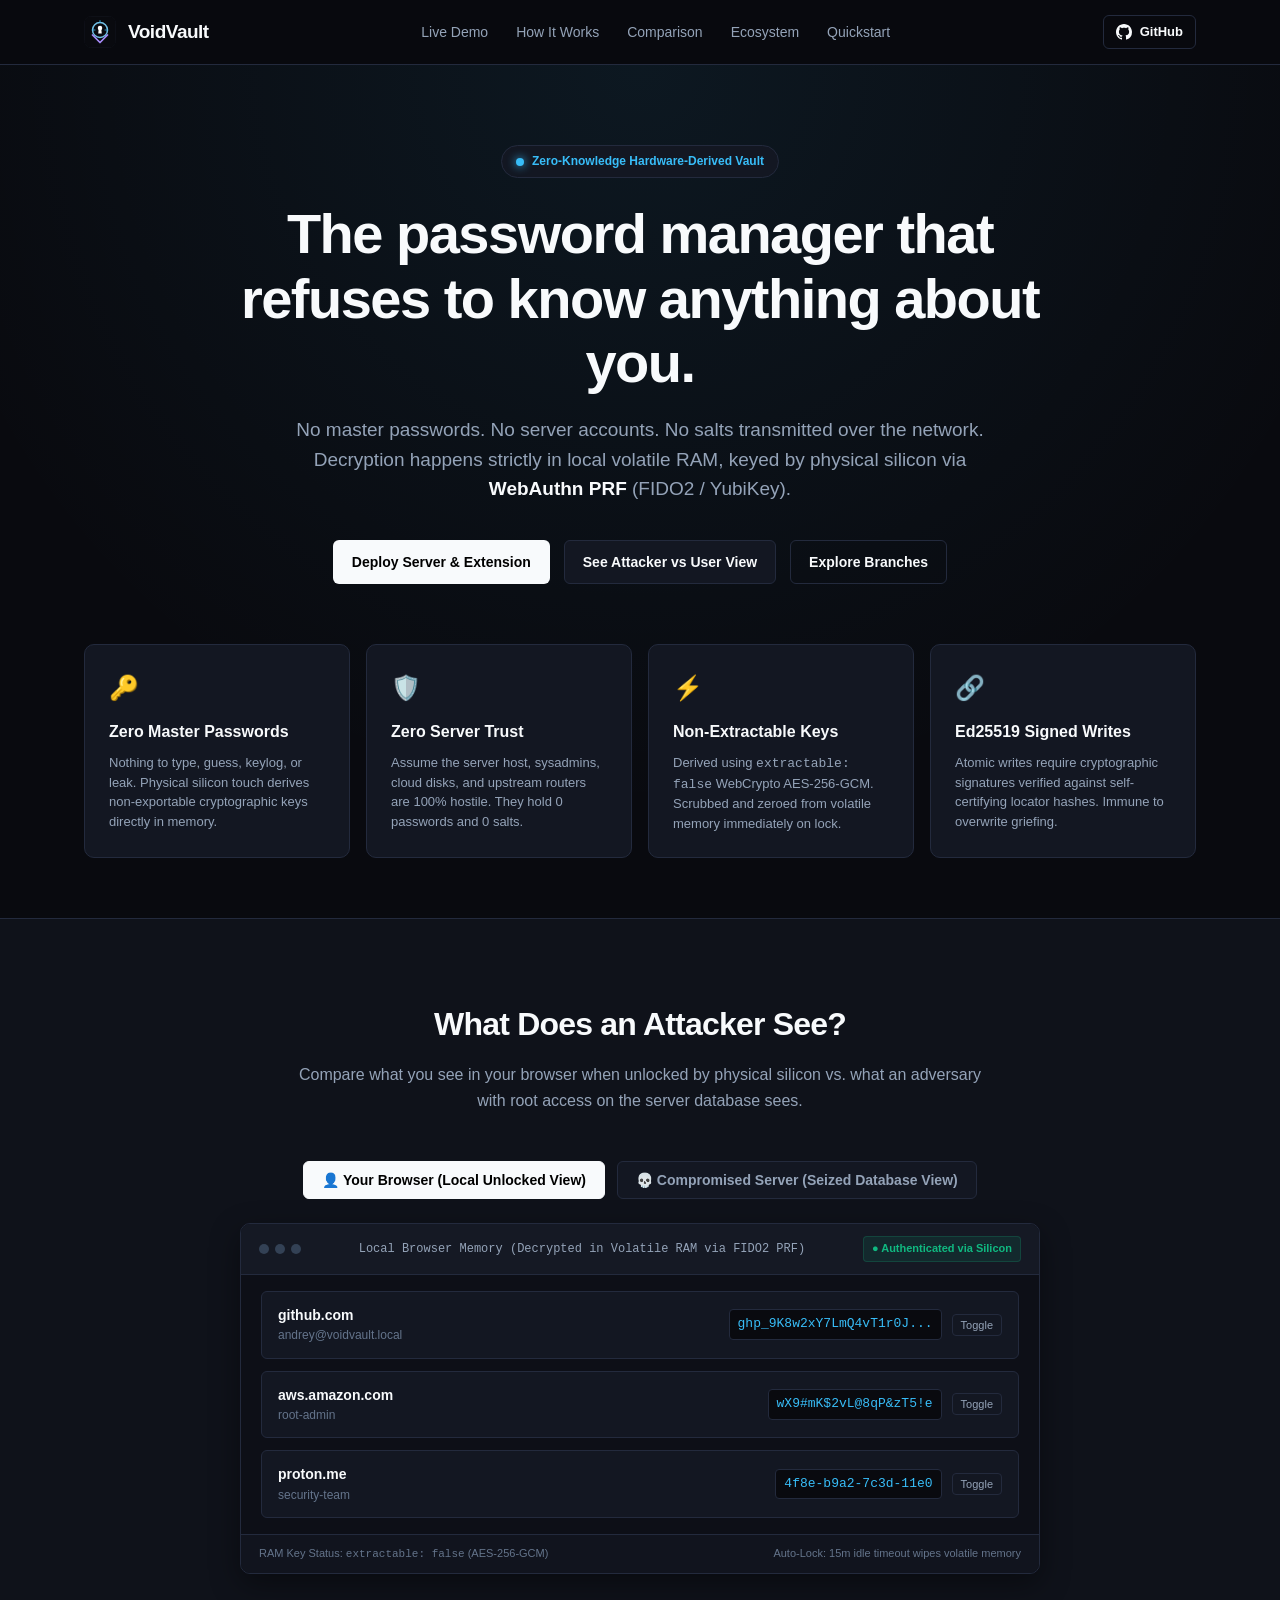
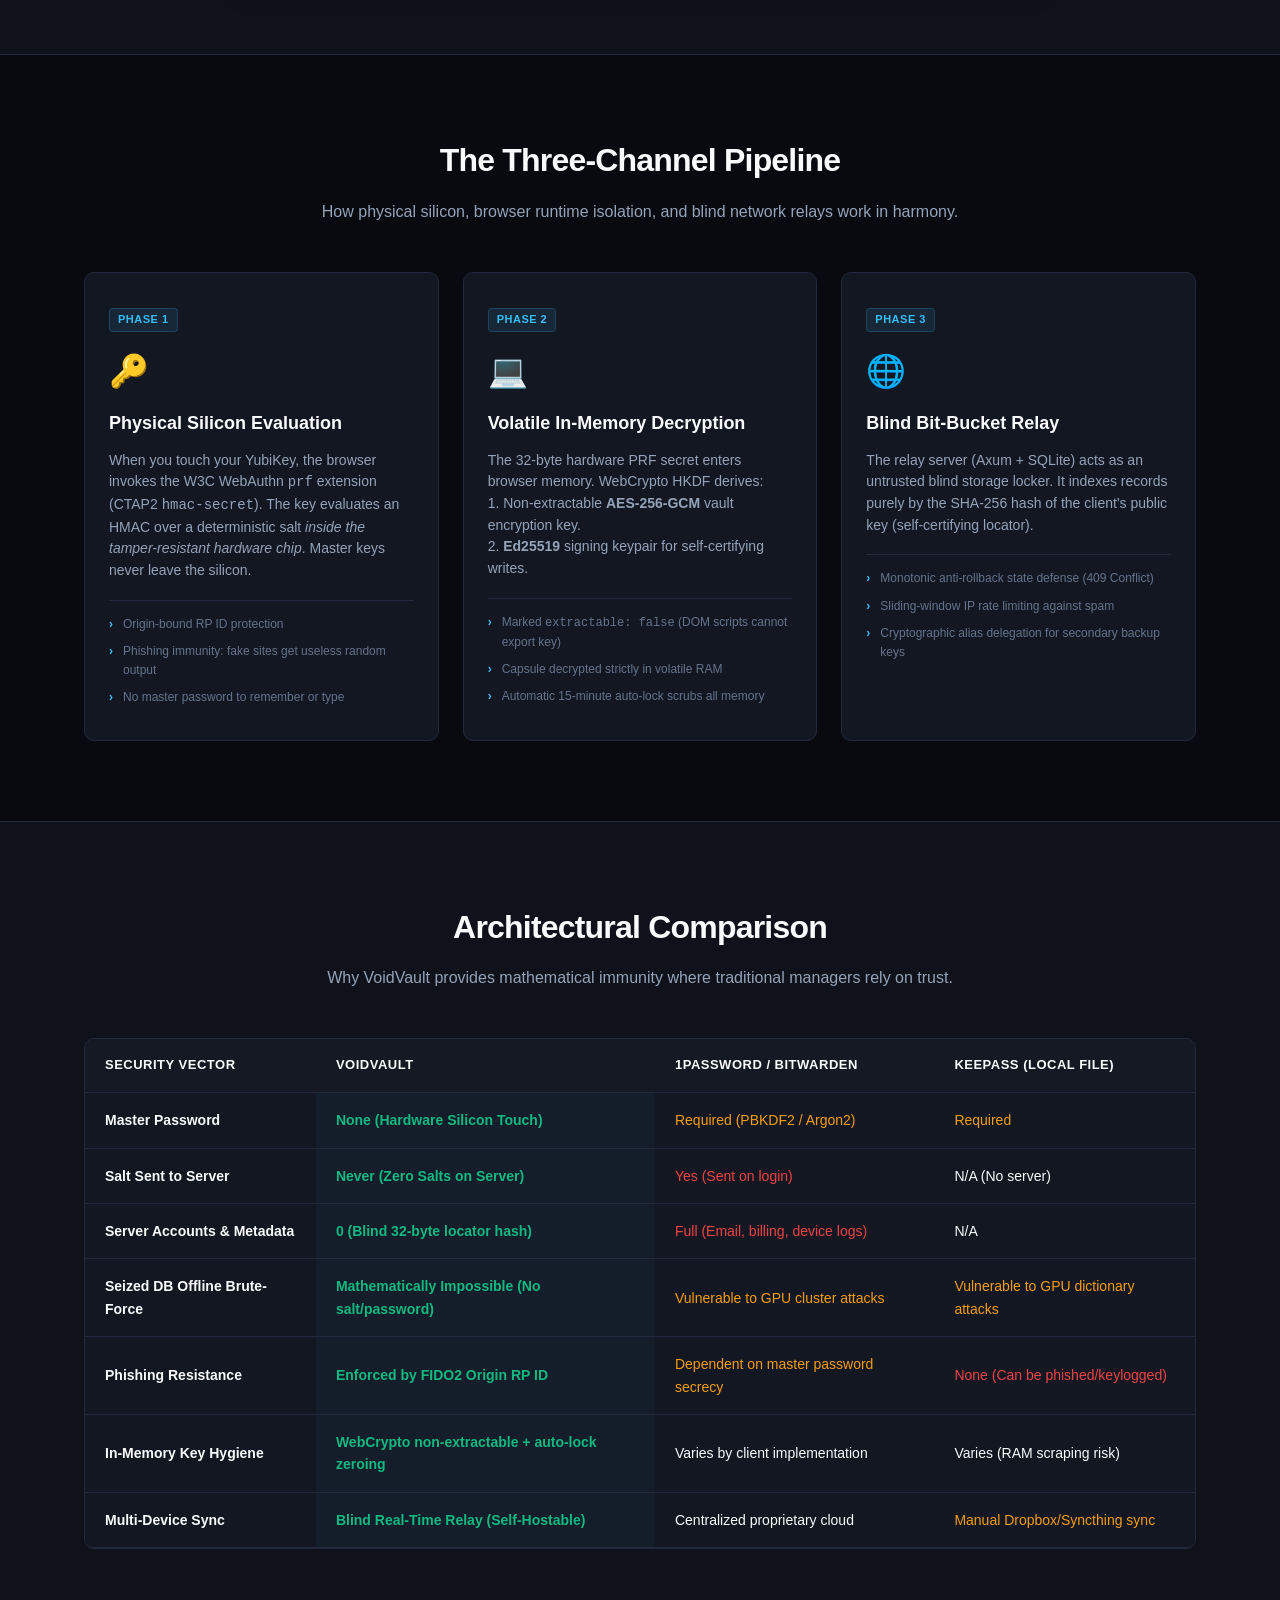
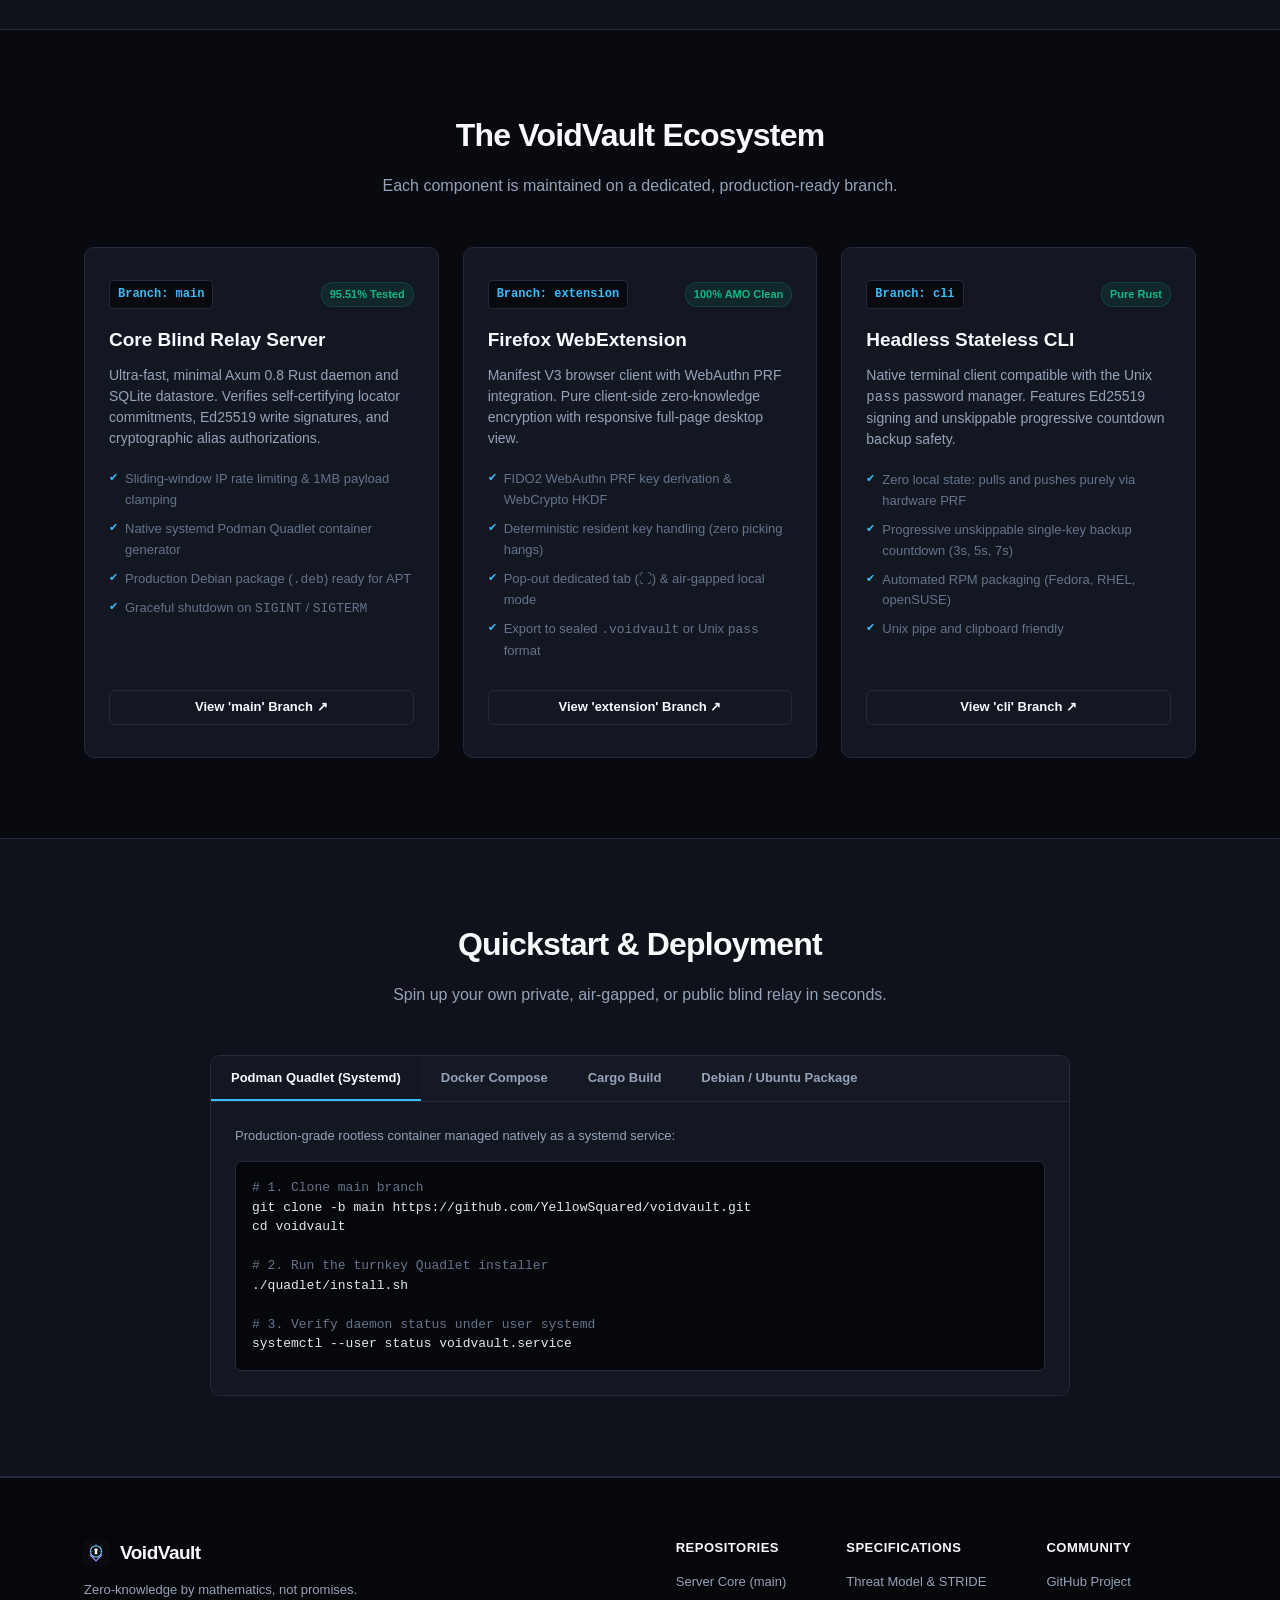
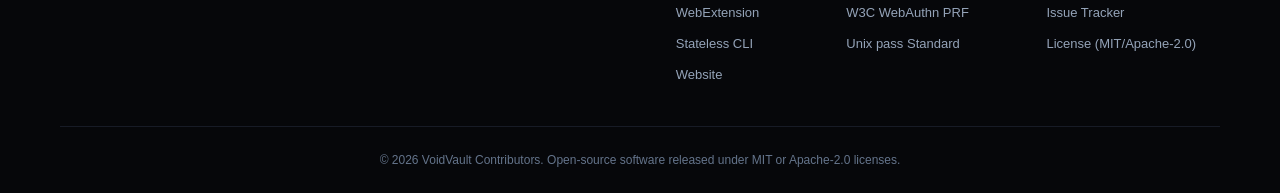
==== index.html @ c0d312a7 "feat(website): create clean modern landing page for VoidVault - Build dependency-free modern static " ====
<!DOCTYPE html>
<html lang="en">
<head>
  <meta charset="UTF-8">
  <meta name="viewport" content="width=device-width, initial-scale=1.0">
  <title>VoidVault — Zero-Knowledge Hardware-Derived Vault</title>
  <meta name="description" content="Zero-knowledge password manager cryptographically bound to physical security key silicon. No master passwords, no server accounts, no salts over the wire.">
  <link rel="icon" type="image/svg+xml" href="assets/logo.svg">
  <link rel="stylesheet" href="style.css">
</head>
<body>
  <!-- Header & Navigation -->
  <header class="header">
    <div class="container nav-container">
      <a href="#" class="brand">
        <img src="assets/logo.svg" alt="VoidVault Logo" class="brand-logo" width="32" height="32">
        <span class="brand-name">VoidVault</span>
      </a>

      <nav class="nav-links">
        <a href="#simulator">Live Demo</a>
        <a href="#how-it-works">How It Works</a>
        <a href="#comparison">Comparison</a>
        <a href="#branches">Ecosystem</a>
        <a href="#quickstart">Quickstart</a>
      </nav>

      <div class="nav-actions">
        <a href="https://github.com/YellowSquared/voidvault" target="_blank" rel="noopener noreferrer" class="btn btn-sm btn-outline">
          <svg class="github-icon" viewBox="0 0 24 24" width="16" height="16" fill="currentColor">
            <path d="M12 0C5.37 0 0 5.37 0 12c0 5.31 3.435 9.795 8.205 11.385.6.105.825-.255.825-.57 0-.285-.015-1.23-.015-2.235-3.015.555-3.795-.735-4.035-1.41-.135-.345-.72-1.41-1.23-1.695-.42-.225-1.02-.78-.015-.795.945-.015 1.62.87 1.845 1.23 1.08 1.815 2.805 1.305 3.495.99.105-.78.42-1.305.765-1.605-2.67-.3-5.46-1.335-5.46-5.925 0-1.305.465-2.385 1.23-3.225-.12-.3-.54-1.53.12-3.18 0 0 1.005-.315 3.3 1.23.96-.27 1.98-.405 3-.405s2.04.135 3 .405c2.295-1.56 3.3-1.23 3.3-1.23.66 1.65.24 2.88.12 3.18.765.84 1.23 1.905 1.23 3.225 0 4.605-2.805 5.625-5.475 5.925.435.375.81 1.095.81 2.22 0 1.605-.015 2.895-.015 3.3 0 .315.225.69.825.57A12.02 12.02 0 0024 12c0-6.63-5.37-12-12-12z"/>
          </svg>
          <span>GitHub</span>
        </a>
      </div>
    </div>
  </header>

  <!-- Hero Section -->
  <section class="hero">
    <div class="container hero-container">
      <div class="badge-pill">
        <span class="pulse-dot"></span>
        <span>Zero-Knowledge Hardware-Derived Vault</span>
      </div>

      <h1 class="hero-title">
        The password manager that refuses to know anything about you.
      </h1>

      <p class="hero-subtitle">
        No master passwords. No server accounts. No salts transmitted over the network.
        Decryption happens strictly in local volatile RAM, keyed by physical silicon via <strong>WebAuthn PRF</strong> (FIDO2 / YubiKey).
      </p>

      <div class="hero-cta-group">
        <a href="#quickstart" class="btn btn-primary">Deploy Server & Extension</a>
        <a href="#simulator" class="btn btn-secondary">See Attacker vs User View</a>
        <a href="#branches" class="btn btn-outline">Explore Branches</a>
      </div>

      <!-- Trust Invariants Highlights -->
      <div class="invariants-grid">
        <div class="invariant-card">
          <div class="card-icon">🔑</div>
          <h3>Zero Master Passwords</h3>
          <p>Nothing to type, guess, keylog, or leak. Physical silicon touch derives non-exportable cryptographic keys directly in memory.</p>
        </div>
        <div class="invariant-card">
          <div class="card-icon">🛡️</div>
          <h3>Zero Server Trust</h3>
          <p>Assume the server host, sysadmins, cloud disks, and upstream routers are 100% hostile. They hold 0 passwords and 0 salts.</p>
        </div>
        <div class="invariant-card">
          <div class="card-icon">⚡</div>
          <h3>Non-Extractable Keys</h3>
          <p>Derived using <code>extractable: false</code> WebCrypto AES-256-GCM. Scrubbed and zeroed from volatile memory immediately on lock.</p>
        </div>
        <div class="invariant-card">
          <div class="card-icon">🔗</div>
          <h3>Ed25519 Signed Writes</h3>
          <p>Atomic writes require cryptographic signatures verified against self-certifying locator hashes. Immune to overwrite griefing.</p>
        </div>
      </div>
    </div>
  </section>

  <!-- Interactive Simulator: User View vs Attacker View -->
  <section id="simulator" class="section simulator-section">
    <div class="container">
      <div class="section-header">
        <h2 class="section-title">What Does an Attacker See?</h2>
        <p class="section-desc">
          Compare what you see in your browser when unlocked by physical silicon vs. what an adversary with root access on the server database sees.
        </p>
      </div>

      <div class="simulator-controls">
        <button id="btn-view-client" class="sim-toggle active">
          👤 Your Browser (Local Unlocked View)
        </button>
        <button id="btn-view-attacker" class="sim-toggle">
          💀 Compromised Server (Seized Database View)
        </button>
      </div>

      <div class="simulator-display">
        <!-- Client View Panel -->
        <div id="panel-client" class="sim-panel">
          <div class="panel-header">
            <div class="terminal-dots">
              <span></span><span></span><span></span>
            </div>
            <div class="panel-title">Local Browser Memory (Decrypted in Volatile RAM via FIDO2 PRF)</div>
            <span class="status-tag status-secure">● Authenticated via Silicon</span>
          </div>
          <div class="vault-mock-list">
            <div class="vault-mock-item">
              <div class="mock-info">
                <span class="mock-domain">github.com</span>
                <span class="mock-user">andrey@voidvault.local</span>
              </div>
              <div class="mock-secret">
                <code id="pwd-github">ghp_9K8w2xY7LmQ4vT1r0J...</code>
                <button class="btn-copy-mock" onclick="togglePasswordVisibility('pwd-github')">Toggle</button>
              </div>
            </div>
            <div class="vault-mock-item">
              <div class="mock-info">
                <span class="mock-domain">aws.amazon.com</span>
                <span class="mock-user">root-admin</span>
              </div>
              <div class="mock-secret">
                <code id="pwd-aws">wX9#mK$2vL@8qP&amp;zT5!e</code>
                <button class="btn-copy-mock" onclick="togglePasswordVisibility('pwd-aws')">Toggle</button>
              </div>
            </div>
            <div class="vault-mock-item">
              <div class="mock-info">
                <span class="mock-domain">proton.me</span>
                <span class="mock-user">security-team</span>
              </div>
              <div class="mock-secret">
                <code id="pwd-proton">4f8e-b9a2-7c3d-11e0</code>
                <button class="btn-copy-mock" onclick="togglePasswordVisibility('pwd-proton')">Toggle</button>
              </div>
            </div>
          </div>
          <div class="panel-footer">
            <span>RAM Key Status: <code>extractable: false</code> (AES-256-GCM)</span>
            <span>Auto-Lock: 15m idle timeout wipes volatile memory</span>
          </div>
        </div>

        <!-- Attacker View Panel -->
        <div id="panel-attacker" class="sim-panel hidden">
          <div class="panel-header">
            <div class="terminal-dots">
              <span></span><span></span><span></span>
            </div>
            <div class="panel-title">Server Host SQLite Store (<code>voidvault.db</code> / Seized Cloud Disk)</div>
            <span class="status-tag status-adversary">● Full Host Compromise</span>
          </div>
          <div class="adversary-content">
            <div class="db-stat-grid">
              <div class="db-stat">
                <span class="stat-num">0</span>
                <span class="stat-lbl">Master Passwords</span>
              </div>
              <div class="db-stat">
                <span class="stat-num">0</span>
                <span class="stat-lbl">Cryptographic Salts</span>
              </div>
              <div class="db-stat">
                <span class="stat-num">0</span>
                <span class="stat-lbl">User Accounts / Emails</span>
              </div>
              <div class="db-stat">
                <span class="stat-num">0</span>
                <span class="stat-lbl">Plaintext Domains</span>
              </div>
            </div>
            <div class="raw-db-record">
              <div class="db-row-label">SELECT locator, version, capsule FROM vault_records LIMIT 1;</div>
              <pre><code>{
  "locator": "7b8e1f4a9b2c3d4e5f60718293a4b5c6d7e8f901a2b3c4d5e6f708192a3b4c5d",
  "version": 4,
  "ciphertext": "z8A3+vK2lQ0j9X1mP8...[1,420 bytes of cryptographically random noise]...",
  "blake3_digest": "4c9d8a1e2f3b0c4a5e6d7f8a9b0c1d2e",
  "signing_public_key": "e3b0c44298fc1c149afbf4c8996fb92427ae41e4649b934ca495991b7852b855"
}</code></pre>
            </div>
            <p class="adversary-conclusion">
              ⚠️ <strong>Result:</strong> Mathematically unbreakable noise. Because the server never receives a salt, a password hash, or an identity, an attacker cannot even initiate an offline dictionary or GPU brute-force attack.
            </p>
          </div>
        </div>
      </div>
    </div>
  </section>

  <!-- How It Works Architecture Pipeline -->
  <section id="how-it-works" class="section">
    <div class="container">
      <div class="section-header">
        <h2 class="section-title">The Three-Channel Pipeline</h2>
        <p class="section-desc">How physical silicon, browser runtime isolation, and blind network relays work in harmony.</p>
      </div>

      <div class="pipeline-grid">
        <div class="pipeline-step">
          <div class="step-badge">Phase 1</div>
          <div class="step-icon">🔑</div>
          <h3>Physical Silicon Evaluation</h3>
          <p>
            When you touch your YubiKey, the browser invokes the W3C WebAuthn <code>prf</code> extension (CTAP2 <code>hmac-secret</code>).
            The key evaluates an HMAC over a deterministic salt <em>inside the tamper-resistant hardware chip</em>.
            Master keys never leave the silicon.
          </p>
          <ul class="step-specs">
            <li>Origin-bound RP ID protection</li>
            <li>Phishing immunity: fake sites get useless random output</li>
            <li>No master password to remember or type</li>
          </ul>
        </div>

        <div class="pipeline-step">
          <div class="step-badge">Phase 2</div>
          <div class="step-icon">💻</div>
          <h3>Volatile In-Memory Decryption</h3>
          <p>
            The 32-byte hardware PRF secret enters browser memory. WebCrypto HKDF derives:
            <br>1. Non-extractable <strong>AES-256-GCM</strong> vault encryption key.
            <br>2. <strong>Ed25519</strong> signing keypair for self-certifying writes.
          </p>
          <ul class="step-specs">
            <li>Marked <code>extractable: false</code> (DOM scripts cannot export key)</li>
            <li>Capsule decrypted strictly in volatile RAM</li>
            <li>Automatic 15-minute auto-lock scrubs all memory</li>
          </ul>
        </div>

        <div class="pipeline-step">
          <div class="step-badge">Phase 3</div>
          <div class="step-icon">🌐</div>
          <h3>Blind Bit-Bucket Relay</h3>
          <p>
            The relay server (Axum + SQLite) acts as an untrusted blind storage locker.
            It indexes records purely by the SHA-256 hash of the client's public key (self-certifying locator).
          </p>
          <ul class="step-specs">
            <li>Monotonic anti-rollback state defense (409 Conflict)</li>
            <li>Sliding-window IP rate limiting against spam</li>
            <li>Cryptographic alias delegation for secondary backup keys</li>
          </ul>
        </div>
      </div>
    </div>
  </section>

  <!-- Comparison Matrix -->
  <section id="comparison" class="section comparison-section">
    <div class="container">
      <div class="section-header">
        <h2 class="section-title">Architectural Comparison</h2>
        <p class="section-desc">Why VoidVault provides mathematical immunity where traditional managers rely on trust.</p>
      </div>

      <div class="table-wrapper">
        <table class="comparison-table">
          <thead>
            <tr>
              <th>Security Vector</th>
              <th class="col-highlight">VoidVault</th>
              <th>1Password / Bitwarden</th>
              <th>KeePass (Local File)</th>
            </tr>
          </thead>
          <tbody>
            <tr>
              <td><strong>Master Password</strong></td>
              <td class="col-highlight text-success">None (Hardware Silicon Touch)</td>
              <td class="text-warning">Required (PBKDF2 / Argon2)</td>
              <td class="text-warning">Required</td>
            </tr>
            <tr>
              <td><strong>Salt Sent to Server</strong></td>
              <td class="col-highlight text-success">Never (Zero Salts on Server)</td>
              <td class="text-danger">Yes (Sent on login)</td>
              <td>N/A (No server)</td>
            </tr>
            <tr>
              <td><strong>Server Accounts &amp; Metadata</strong></td>
              <td class="col-highlight text-success">0 (Blind 32-byte locator hash)</td>
              <td class="text-danger">Full (Email, billing, device logs)</td>
              <td>N/A</td>
            </tr>
            <tr>
              <td><strong>Seized DB Offline Brute-Force</strong></td>
              <td class="col-highlight text-success">Mathematically Impossible (No salt/password)</td>
              <td class="text-warning">Vulnerable to GPU cluster attacks</td>
              <td class="text-warning">Vulnerable to GPU dictionary attacks</td>
            </tr>
            <tr>
              <td><strong>Phishing Resistance</strong></td>
              <td class="col-highlight text-success">Enforced by FIDO2 Origin RP ID</td>
              <td class="text-warning">Dependent on master password secrecy</td>
              <td class="text-danger">None (Can be phished/keylogged)</td>
            </tr>
            <tr>
              <td><strong>In-Memory Key Hygiene</strong></td>
              <td class="col-highlight text-success">WebCrypto non-extractable + auto-lock zeroing</td>
              <td>Varies by client implementation</td>
              <td>Varies (RAM scraping risk)</td>
            </tr>
            <tr>
              <td><strong>Multi-Device Sync</strong></td>
              <td class="col-highlight text-success">Blind Real-Time Relay (Self-Hostable)</td>
              <td>Centralized proprietary cloud</td>
              <td class="text-warning">Manual Dropbox/Syncthing sync</td>
            </tr>
          </tbody>
        </table>
      </div>
    </div>
  </section>

  <!-- Repository Ecosystem & Branches -->
  <section id="branches" class="section">
    <div class="container">
      <div class="section-header">
        <h2 class="section-title">The VoidVault Ecosystem</h2>
        <p class="section-desc">Each component is maintained on a dedicated, production-ready branch.</p>
      </div>

      <div class="branches-grid">
        <div class="branch-card">
          <div class="branch-header">
            <span class="branch-tag">Branch: main</span>
            <span class="branch-cov">95.51% Tested</span>
          </div>
          <h3>Core Blind Relay Server</h3>
          <p>
            Ultra-fast, minimal Axum 0.8 Rust daemon and SQLite datastore.
            Verifies self-certifying locator commitments, Ed25519 write signatures, and cryptographic alias authorizations.
          </p>
          <ul class="branch-features">
            <li>Sliding-window IP rate limiting &amp; 1MB payload clamping</li>
            <li>Native systemd Podman Quadlet container generator</li>
            <li>Production Debian package (<code>.deb</code>) ready for APT</li>
            <li>Graceful shutdown on <code>SIGINT</code> / <code>SIGTERM</code></li>
          </ul>
          <a href="https://github.com/YellowSquared/voidvault/tree/main" target="_blank" rel="noopener noreferrer" class="btn btn-sm btn-outline">
            View 'main' Branch ↗
          </a>
        </div>

        <div class="branch-card">
          <div class="branch-header">
            <span class="branch-tag">Branch: extension</span>
            <span class="branch-cov">100% AMO Clean</span>
          </div>
          <h3>Firefox WebExtension</h3>
          <p>
            Manifest V3 browser client with WebAuthn PRF integration.
            Pure client-side zero-knowledge encryption with responsive full-page desktop view.
          </p>
          <ul class="branch-features">
            <li>FIDO2 WebAuthn PRF key derivation &amp; WebCrypto HKDF</li>
            <li>Deterministic resident key handling (zero picking hangs)</li>
            <li>Pop-out dedicated tab (<code>⛶</code>) &amp; air-gapped local mode</li>
            <li>Export to sealed <code>.voidvault</code> or Unix <code>pass</code> format</li>
          </ul>
          <a href="https://github.com/YellowSquared/voidvault/tree/extension" target="_blank" rel="noopener noreferrer" class="btn btn-sm btn-outline">
            View 'extension' Branch ↗
          </a>
        </div>

        <div class="branch-card">
          <div class="branch-header">
            <span class="branch-tag">Branch: cli</span>
            <span class="branch-cov">Pure Rust</span>
          </div>
          <h3>Headless Stateless CLI</h3>
          <p>
            Native terminal client compatible with the Unix <code>pass</code> password manager.
            Features Ed25519 signing and unskippable progressive countdown backup safety.
          </p>
          <ul class="branch-features">
            <li>Zero local state: pulls and pushes purely via hardware PRF</li>
            <li>Progressive unskippable single-key backup countdown (3s, 5s, 7s)</li>
            <li>Automated RPM packaging (Fedora, RHEL, openSUSE)</li>
            <li>Unix pipe and clipboard friendly</li>
          </ul>
          <a href="https://github.com/YellowSquared/voidvault/tree/cli" target="_blank" rel="noopener noreferrer" class="btn btn-sm btn-outline">
            View 'cli' Branch ↗
          </a>
        </div>
      </div>
    </div>
  </section>

  <!-- Quickstart Guide -->
  <section id="quickstart" class="section quickstart-section">
    <div class="container">
      <div class="section-header">
        <h2 class="section-title">Quickstart &amp; Deployment</h2>
        <p class="section-desc">Spin up your own private, air-gapped, or public blind relay in seconds.</p>
      </div>

      <div class="tabs-container">
        <div class="tabs-nav">
          <button class="tab-btn active" onclick="showTab('tab-quadlet')">Podman Quadlet (Systemd)</button>
          <button class="tab-btn" onclick="showTab('tab-docker')">Docker Compose</button>
          <button class="tab-btn" onclick="showTab('tab-cargo')">Cargo Build</button>
          <button class="tab-btn" onclick="showTab('tab-deb')">Debian / Ubuntu Package</button>
        </div>

        <div id="tab-quadlet" class="tab-content active">
          <p class="tab-info">Production-grade rootless container managed natively as a systemd service:</p>
          <pre><code><span class="code-comment"># 1. Clone main branch</span>
git clone -b main https://github.com/YellowSquared/voidvault.git
cd voidvault

<span class="code-comment"># 2. Run the turnkey Quadlet installer</span>
./quadlet/install.sh

<span class="code-comment"># 3. Verify daemon status under user systemd</span>
systemctl --user status voidvault.service</code></pre>
        </div>

        <div id="tab-docker" class="tab-content">
          <p class="tab-info">Standard Docker container with persistent SQLite volume:</p>
          <pre><code><span class="code-comment"># 1. Clone main branch</span>
git clone -b main https://github.com/YellowSquared/voidvault.git
cd voidvault

<span class="code-comment"># 2. Launch with Docker Compose</span>
docker compose up -d

<span class="code-comment"># 3. Verify health endpoint</span>
curl http://localhost:8080/health</code></pre>
        </div>

        <div id="tab-cargo" class="tab-content">
          <p class="tab-info">Compile and run directly with the Rust toolchain:</p>
          <pre><code><span class="code-comment"># 1. Clone main branch</span>
git clone -b main https://github.com/YellowSquared/voidvault.git
cd voidvault/server

<span class="code-comment"># 2. Run the test suite (18 unit & integration tests)</span>
cargo test

<span class="code-comment"># 3. Launch the high-performance release server</span>
cargo run --release</code></pre>
        </div>

        <div id="tab-deb" class="tab-content">
          <p class="tab-info">Install directly on Ubuntu, Debian, or Linux Mint:</p>
          <pre><code><span class="code-comment"># 1. Build or download the .deb package from releases</span>
cd voidvault/server
cargo deb --no-build

<span class="code-comment"># 2. Install via dpkg / apt</span>
sudo dpkg -i target/debian/voidvault-server_0.2.0-1_amd64.deb

<span class="code-comment"># 3. Service starts automatically via systemd</span>
sudo systemctl status voidvault-server</code></pre>
        </div>
      </div>
    </div>
  </section>

  <!-- Footer -->
  <footer class="footer">
    <div class="container footer-container">
      <div class="footer-brand">
        <div class="brand">
          <img src="assets/logo.svg" alt="VoidVault Logo" width="24" height="24">
          <span class="brand-name">VoidVault</span>
        </div>
        <p class="footer-tagline">Zero-knowledge by mathematics, not promises.</p>
      </div>

      <div class="footer-links">
        <div class="footer-col">
          <h4>Repositories</h4>
          <a href="https://github.com/YellowSquared/voidvault/tree/main">Server Core (main)</a>
          <a href="https://github.com/YellowSquared/voidvault/tree/extension">WebExtension</a>
          <a href="https://github.com/YellowSquared/voidvault/tree/cli">Stateless CLI</a>
          <a href="https://github.com/YellowSquared/voidvault/tree/website">Website</a>
        </div>
        <div class="footer-col">
          <h4>Specifications</h4>
          <a href="https://github.com/YellowSquared/voidvault/blob/main/THREAT_MODEL.md">Threat Model &amp; STRIDE</a>
          <a href="https://w3c.github.io/webauthn/#prf-extension" target="_blank" rel="noopener">W3C WebAuthn PRF</a>
          <a href="https://www.passwordstore.org/" target="_blank" rel="noopener">Unix pass Standard</a>
        </div>
        <div class="footer-col">
          <h4>Community</h4>
          <a href="https://github.com/YellowSquared/voidvault">GitHub Project</a>
          <a href="https://github.com/YellowSquared/voidvault/issues">Issue Tracker</a>
          <a href="https://github.com/YellowSquared/voidvault/blob/main/LICENSE">License (MIT/Apache-2.0)</a>
        </div>
      </div>
    </div>
    <div class="container footer-bottom">
      <p>© 2026 VoidVault Contributors. Open-source software released under MIT or Apache-2.0 licenses.</p>
    </div>
  </footer>

  <script src="app.js"></script>
</body>
</html>
---- style.css ----
/**
 * VoidVault Website Stylesheet
 * Ultra-clean, modern obsidian tech aesthetic with crisp typography and high contrast.
 */

:root {
  --bg-primary: #090a0f;
  --bg-secondary: #0f121a;
  --bg-card: #131722;
  --bg-subtle: #191f2e;
  --border-color: #232a3d;
  --border-focus: #3b82f6;

  --text-primary: #f8fafc;
  --text-secondary: #94a3b8;
  --text-muted: #64748b;

  --accent-cyan: #38bdf8;
  --accent-cyan-subtle: rgba(56, 189, 248, 0.1);
  --accent-violet: #a78bfa;
  --accent-violet-subtle: rgba(167, 139, 250, 0.1);

  --success: #10b981;
  --success-subtle: rgba(16, 185, 129, 0.1);
  --danger: #ef4444;
  --danger-subtle: rgba(239, 68, 68, 0.1);
  --warning: #f59e0b;

  --font-sans: -apple-system, BlinkMacSystemFont, "Segoe UI", Roboto, "Inter", sans-serif;
  --font-mono: ui-monospace, SFMono-Regular, Menlo, Monaco, Consolas, "JetBrains Mono", monospace;

  --radius-sm: 6px;
  --radius-md: 10px;
  --radius-lg: 16px;
  --max-width: 1160px;
}

* {
  box-sizing: border-box;
  margin: 0;
  padding: 0;
}

html {
  scroll-behavior: smooth;
}

body {
  font-family: var(--font-sans);
  background-color: var(--bg-primary);
  color: var(--text-primary);
  line-height: 1.6;
  font-size: 16px;
  -webkit-font-smoothing: antialiased;
}

/* Container */
.container {
  width: 100%;
  max-width: var(--max-width);
  margin: 0 auto;
  padding: 0 24px;
}

/* Header & Nav */
.header {
  position: sticky;
  top: 0;
  z-index: 50;
  background-color: rgba(9, 10, 15, 0.85);
  backdrop-filter: blur(12px);
  -webkit-backdrop-filter: blur(12px);
  border-bottom: 1px solid var(--border-color);
}

.nav-container {
  display: flex;
  align-items: center;
  justify-content: space-between;
  height: 64px;
}

.brand {
  display: flex;
  align-items: center;
  gap: 12px;
  text-decoration: none;
  color: var(--text-primary);
}

.brand-logo {
  border-radius: 8px;
}

.brand-name {
  font-size: 19px;
  font-weight: 700;
  letter-spacing: -0.5px;
}

.nav-links {
  display: flex;
  align-items: center;
  gap: 28px;
}

.nav-links a {
  color: var(--text-secondary);
  text-decoration: none;
  font-size: 14px;
  font-weight: 500;
  transition: color 0.15s;
}

.nav-links a:hover {
  color: var(--text-primary);
}

.nav-actions {
  display: flex;
  align-items: center;
  gap: 12px;
}

/* Buttons */
.btn {
  display: inline-flex;
  align-items: center;
  justify-content: center;
  gap: 8px;
  padding: 10px 18px;
  border-radius: var(--radius-sm);
  font-size: 14px;
  font-weight: 600;
  text-decoration: none;
  cursor: pointer;
  transition: all 0.15s;
  border: 1px solid transparent;
}

.btn-sm {
  padding: 6px 12px;
  font-size: 13px;
}

.btn-primary {
  background-color: var(--text-primary);
  color: #000000;
}

.btn-primary:hover {
  background-color: #e2e8f0;
}

.btn-secondary {
  background-color: var(--bg-card);
  color: var(--text-primary);
  border-color: var(--border-color);
}

.btn-secondary:hover {
  background-color: var(--bg-subtle);
  border-color: var(--text-secondary);
}

.btn-outline {
  background: transparent;
  color: var(--text-primary);
  border-color: var(--border-color);
}

.btn-outline:hover {
  background: var(--bg-card);
  border-color: var(--text-secondary);
}

/* Hero Section */
.hero {
  padding: 80px 0 60px;
  border-bottom: 1px solid var(--border-color);
  background: radial-gradient(circle at 50% 0%, rgba(56, 189, 248, 0.08) 0%, transparent 70%);
}

.hero-container {
  display: flex;
  flex-direction: column;
  align-items: center;
  text-align: center;
}

.badge-pill {
  display: inline-flex;
  align-items: center;
  gap: 8px;
  padding: 6px 14px;
  border-radius: 9999px;
  background-color: var(--bg-card);
  border: 1px solid var(--border-color);
  font-size: 12px;
  font-weight: 600;
  color: var(--accent-cyan);
  margin-bottom: 24px;
}

.pulse-dot {
  width: 8px;
  height: 8px;
  border-radius: 50%;
  background-color: var(--accent-cyan);
  box-shadow: 0 0 10px var(--accent-cyan);
}

.hero-title {
  font-size: clamp(32px, 5vw, 56px);
  font-weight: 800;
  letter-spacing: -1.5px;
  line-height: 1.15;
  max-width: 860px;
  margin-bottom: 20px;
}

.hero-subtitle {
  font-size: clamp(16px, 2vw, 19px);
  color: var(--text-secondary);
  max-width: 720px;
  margin-bottom: 36px;
  font-weight: 400;
  line-height: 1.55;
}

.hero-subtitle strong {
  color: var(--text-primary);
}

.hero-cta-group {
  display: flex;
  flex-wrap: wrap;
  justify-content: center;
  gap: 14px;
  margin-bottom: 60px;
}

/* Invariants Grid */
.invariants-grid {
  display: grid;
  grid-template-columns: repeat(auto-fit, minmax(240px, 1fr));
  gap: 16px;
  width: 100%;
}

.invariant-card {
  background-color: var(--bg-card);
  border: 1px solid var(--border-color);
  border-radius: var(--radius-md);
  padding: 24px;
  text-align: left;
  transition: transform 0.15s, border-color 0.15s;
}

.invariant-card:hover {
  border-color: var(--border-focus);
}

.card-icon {
  font-size: 24px;
  margin-bottom: 12px;
}

.invariant-card h3 {
  font-size: 16px;
  font-weight: 700;
  margin-bottom: 8px;
}

.invariant-card p {
  font-size: 13px;
  color: var(--text-secondary);
  line-height: 1.5;
}

/* Section Shared */
.section {
  padding: 80px 0;
  border-bottom: 1px solid var(--border-color);
}

.section-header {
  text-align: center;
  max-width: 700px;
  margin: 0 auto 48px;
}

.section-title {
  font-size: 32px;
  font-weight: 700;
  letter-spacing: -0.8px;
  margin-bottom: 12px;
}

.section-desc {
  font-size: 16px;
  color: var(--text-secondary);
}

/* Simulator Section */
.simulator-section {
  background-color: var(--bg-secondary);
}

.simulator-controls {
  display: flex;
  justify-content: center;
  gap: 12px;
  margin-bottom: 24px;
}

.sim-toggle {
  background: var(--bg-card);
  border: 1px solid var(--border-color);
  color: var(--text-secondary);
  padding: 10px 18px;
  border-radius: var(--radius-sm);
  font-size: 14px;
  font-weight: 600;
  cursor: pointer;
  transition: all 0.15s;
}

.sim-toggle.active {
  background: var(--text-primary);
  color: #000000;
  border-color: var(--text-primary);
}

.simulator-display {
  max-width: 800px;
  margin: 0 auto;
}

.sim-panel {
  background: #0d0f17;
  border: 1px solid var(--border-color);
  border-radius: var(--radius-md);
  overflow: hidden;
  box-shadow: 0 10px 30px rgba(0, 0, 0, 0.4);
}

.panel-header {
  display: flex;
  align-items: center;
  justify-content: space-between;
  padding: 12px 18px;
  background-color: #151924;
  border-bottom: 1px solid var(--border-color);
}

.terminal-dots {
  display: flex;
  gap: 6px;
}

.terminal-dots span {
  width: 10px;
  height: 10px;
  border-radius: 50%;
  background: #334155;
}

.panel-title {
  font-size: 12px;
  font-family: var(--font-mono);
  color: var(--text-secondary);
}

.status-tag {
  font-size: 11px;
  font-weight: 600;
  padding: 3px 8px;
  border-radius: 4px;
}

.status-secure {
  background: var(--success-subtle);
  color: var(--success);
  border: 1px solid rgba(16, 185, 129, 0.2);
}

.status-adversary {
  background: var(--danger-subtle);
  color: var(--danger);
  border: 1px solid rgba(239, 68, 68, 0.2);
}

/* Vault Mock Items */
.vault-mock-list {
  padding: 16px 20px;
  display: flex;
  flex-direction: column;
  gap: 12px;
}

.vault-mock-item {
  display: flex;
  align-items: center;
  justify-content: space-between;
  background: var(--bg-card);
  padding: 12px 16px;
  border-radius: var(--radius-sm);
  border: 1px solid var(--border-color);
}

.mock-info {
  display: flex;
  flex-direction: column;
}

.mock-domain {
  font-weight: 600;
  font-size: 14px;
}

.mock-user {
  font-size: 12px;
  color: var(--text-muted);
}

.mock-secret {
  display: flex;
  align-items: center;
  gap: 10px;
}

.mock-secret code {
  font-family: var(--font-mono);
  font-size: 13px;
  color: var(--accent-cyan);
  background: #090a0f;
  padding: 4px 8px;
  border-radius: 4px;
  border: 1px solid var(--border-color);
}

.btn-copy-mock {
  background: transparent;
  border: 1px solid var(--border-color);
  color: var(--text-secondary);
  padding: 4px 8px;
  border-radius: 4px;
  font-size: 11px;
  cursor: pointer;
}

.btn-copy-mock:hover {
  background: var(--bg-subtle);
  color: var(--text-primary);
}

.panel-footer {
  display: flex;
  justify-content: space-between;
  padding: 10px 18px;
  background: #11141e;
  border-top: 1px solid var(--border-color);
  font-size: 11px;
  color: var(--text-muted);
}

/* Adversary Mock View */
.adversary-content {
  padding: 24px;
}

.db-stat-grid {
  display: grid;
  grid-template-columns: repeat(4, 1fr);
  gap: 12px;
  margin-bottom: 20px;
}

.db-stat {
  background: var(--bg-card);
  border: 1px solid var(--border-color);
  border-radius: var(--radius-sm);
  padding: 14px;
  text-align: center;
}

.stat-num {
  display: block;
  font-size: 28px;
  font-weight: 800;
  color: var(--danger);
  font-family: var(--font-mono);
}

.stat-lbl {
  font-size: 11px;
  color: var(--text-secondary);
  font-weight: 500;
}

.raw-db-record {
  background: #06070a;
  border: 1px solid var(--border-color);
  border-radius: var(--radius-sm);
  padding: 16px;
  margin-bottom: 16px;
}

.db-row-label {
  font-family: var(--font-mono);
  font-size: 12px;
  color: var(--accent-violet);
  margin-bottom: 8px;
  font-weight: 600;
}

.raw-db-record pre {
  margin: 0;
  font-family: var(--font-mono);
  font-size: 12px;
  color: var(--text-secondary);
  overflow-x: auto;
}

.adversary-conclusion {
  font-size: 13px;
  color: #cbd5e1;
  background: rgba(239, 68, 68, 0.05);
  border: 1px solid rgba(239, 68, 68, 0.2);
  padding: 12px 16px;
  border-radius: var(--radius-sm);
  line-height: 1.5;
}

/* Pipeline Grid */
.pipeline-grid {
  display: grid;
  grid-template-columns: repeat(auto-fit, minmax(300px, 1fr));
  gap: 24px;
}

.pipeline-step {
  background: var(--bg-card);
  border: 1px solid var(--border-color);
  border-radius: var(--radius-md);
  padding: 32px 24px;
  position: relative;
}

.step-badge {
  display: inline-block;
  font-size: 11px;
  font-weight: 700;
  text-transform: uppercase;
  letter-spacing: 0.5px;
  color: var(--accent-cyan);
  background: var(--accent-cyan-subtle);
  border: 1px solid rgba(56, 189, 248, 0.2);
  padding: 2px 8px;
  border-radius: 4px;
  margin-bottom: 14px;
}

.step-icon {
  font-size: 32px;
  margin-bottom: 12px;
}

.pipeline-step h3 {
  font-size: 18px;
  font-weight: 700;
  margin-bottom: 12px;
}

.pipeline-step p {
  font-size: 14px;
  color: var(--text-secondary);
  margin-bottom: 18px;
  line-height: 1.55;
}

.step-specs {
  list-style: none;
  border-top: 1px solid var(--border-color);
  padding-top: 14px;
  display: flex;
  flex-direction: column;
  gap: 8px;
}

.step-specs li {
  font-size: 12px;
  color: var(--text-muted);
  position: relative;
  padding-left: 14px;
}

.step-specs li::before {
  content: "›";
  position: absolute;
  left: 0;
  color: var(--accent-cyan);
  font-weight: bold;
}

/* Comparison Table */
.comparison-section {
  background-color: var(--bg-secondary);
}

.table-wrapper {
  overflow-x: auto;
  border: 1px solid var(--border-color);
  border-radius: var(--radius-md);
  background: var(--bg-card);
}

.comparison-table {
  width: 100%;
  border-collapse: collapse;
  text-align: left;
  font-size: 14px;
}

.comparison-table th,
.comparison-table td {
  padding: 16px 20px;
  border-bottom: 1px solid var(--border-color);
}

.comparison-table th {
  background: #151924;
  font-weight: 700;
  color: var(--text-primary);
  font-size: 13px;
  text-transform: uppercase;
  letter-spacing: 0.5px;
}

.col-highlight {
  background: rgba(56, 189, 248, 0.04);
  font-weight: 600;
}

.text-success { color: var(--success); }
.text-warning { color: var(--warning); }
.text-danger { color: var(--danger); }

/* Branches Grid */
.branches-grid {
  display: grid;
  grid-template-columns: repeat(auto-fit, minmax(320px, 1fr));
  gap: 24px;
}

.branch-card {
  background: var(--bg-card);
  border: 1px solid var(--border-color);
  border-radius: var(--radius-md);
  padding: 32px 24px;
  display: flex;
  flex-direction: column;
}

.branch-header {
  display: flex;
  align-items: center;
  justify-content: space-between;
  margin-bottom: 16px;
}

.branch-tag {
  font-family: var(--font-mono);
  font-size: 12px;
  font-weight: 600;
  background: #090a0f;
  color: var(--accent-cyan);
  padding: 4px 8px;
  border-radius: 4px;
  border: 1px solid var(--border-color);
}

.branch-cov {
  font-size: 11px;
  font-weight: 600;
  background: var(--success-subtle);
  color: var(--success);
  padding: 3px 8px;
  border-radius: 12px;
  border: 1px solid rgba(16, 185, 129, 0.2);
}

.branch-card h3 {
  font-size: 19px;
  font-weight: 700;
  margin-bottom: 10px;
}

.branch-card p {
  font-size: 14px;
  color: var(--text-secondary);
  margin-bottom: 20px;
  line-height: 1.5;
}

.branch-features {
  list-style: none;
  display: flex;
  flex-direction: column;
  gap: 8px;
  margin-bottom: 28px;
  flex: 1;
}

.branch-features li {
  font-size: 13px;
  color: var(--text-muted);
  padding-left: 16px;
  position: relative;
}

.branch-features li::before {
  content: "✔";
  position: absolute;
  left: 0;
  color: var(--accent-cyan);
  font-size: 11px;
}

/* Quickstart Tabs */
.quickstart-section {
  background-color: var(--bg-secondary);
}

.tabs-container {
  max-width: 860px;
  margin: 0 auto;
  background: var(--bg-card);
  border: 1px solid var(--border-color);
  border-radius: var(--radius-md);
  overflow: hidden;
}

.tabs-nav {
  display: flex;
  overflow-x: auto;
  background: #151924;
  border-bottom: 1px solid var(--border-color);
}

.tab-btn {
  background: transparent;
  border: none;
  color: var(--text-secondary);
  padding: 14px 20px;
  font-size: 13px;
  font-weight: 600;
  cursor: pointer;
  white-space: nowrap;
  border-bottom: 2px solid transparent;
  transition: all 0.15s;
}

.tab-btn:hover {
  color: var(--text-primary);
}

.tab-btn.active {
  color: var(--text-primary);
  border-bottom-color: var(--accent-cyan);
  background: var(--bg-card);
}

.tab-content {
  display: none;
  padding: 24px;
}

.tab-content.active {
  display: block;
}

.tab-info {
  font-size: 13px;
  color: var(--text-secondary);
  margin-bottom: 14px;
}

.tab-content pre {
  background: #06070a;
  border: 1px solid var(--border-color);
  border-radius: var(--radius-sm);
  padding: 16px;
  font-family: var(--font-mono);
  font-size: 13px;
  color: #e2e8f0;
  overflow-x: auto;
  line-height: 1.5;
}

.code-comment {
  color: var(--text-muted);
}

/* Footer */
.footer {
  padding: 60px 0 30px;
  background: #06070a;
  border-top: 1px solid var(--border-color);
}

.footer-container {
  display: flex;
  flex-wrap: wrap;
  justify-content: space-between;
  gap: 40px;
  margin-bottom: 40px;
}

.footer-brand {
  max-width: 320px;
}

.footer-tagline {
  margin-top: 12px;
  font-size: 13px;
  color: var(--text-secondary);
}

.footer-links {
  display: flex;
  flex-wrap: wrap;
  gap: 60px;
}

.footer-col {
  display: flex;
  flex-direction: column;
  gap: 10px;
}

.footer-col h4 {
  font-size: 13px;
  font-weight: 700;
  text-transform: uppercase;
  letter-spacing: 0.5px;
  color: var(--text-primary);
  margin-bottom: 4px;
}

.footer-col a {
  font-size: 13px;
  color: var(--text-secondary);
  text-decoration: none;
  transition: color 0.15s;
}

.footer-col a:hover {
  color: var(--text-primary);
}

.footer-bottom {
  border-top: 1px solid #171b26;
  padding-top: 24px;
  font-size: 12px;
  color: var(--text-muted);
  text-align: center;
}

/* Utilities */
.hidden {
  display: none !important;
}

/* Responsive */
@media (max-width: 768px) {
  .nav-links {
    display: none;
  }
  .db-stat-grid {
    grid-template-columns: repeat(2, 1fr);
  }
  .pipeline-grid {
    grid-template-columns: 1fr;
  }
  .footer-links {
    gap: 32px;
  }
}
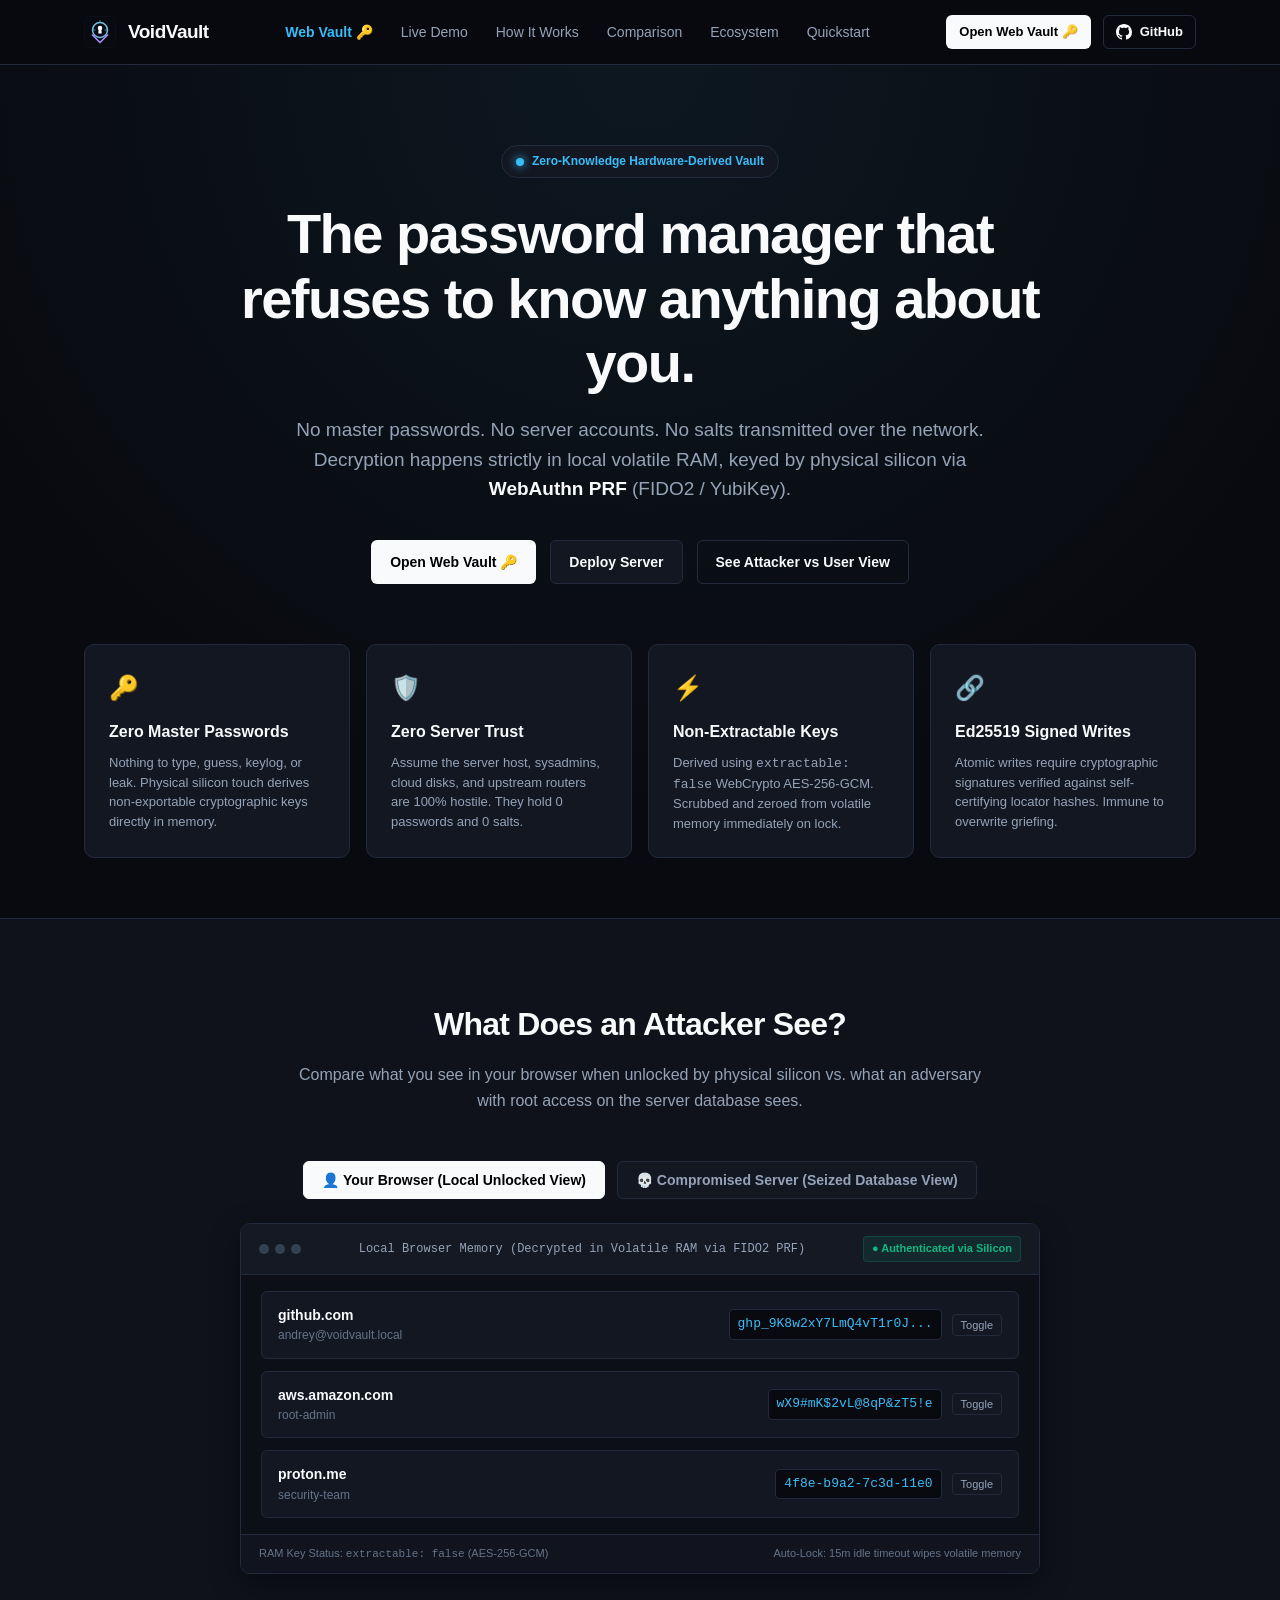
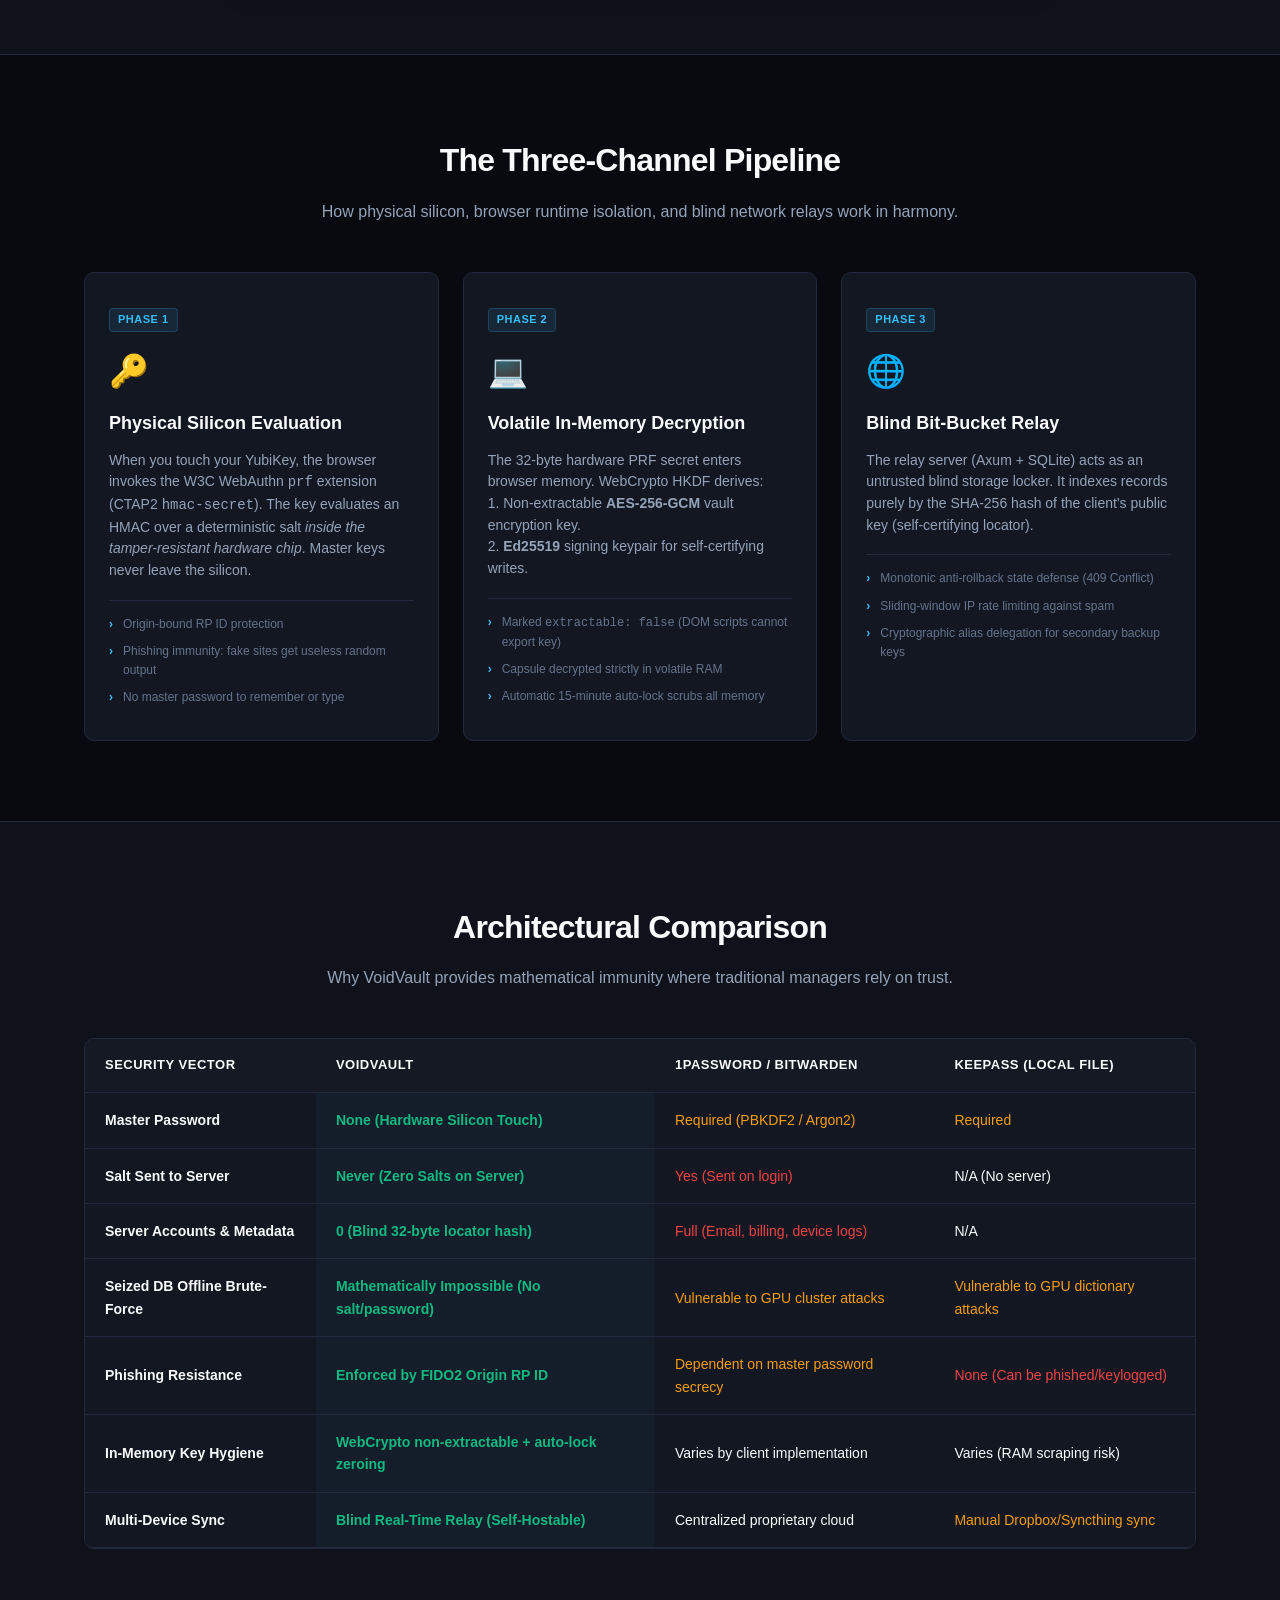
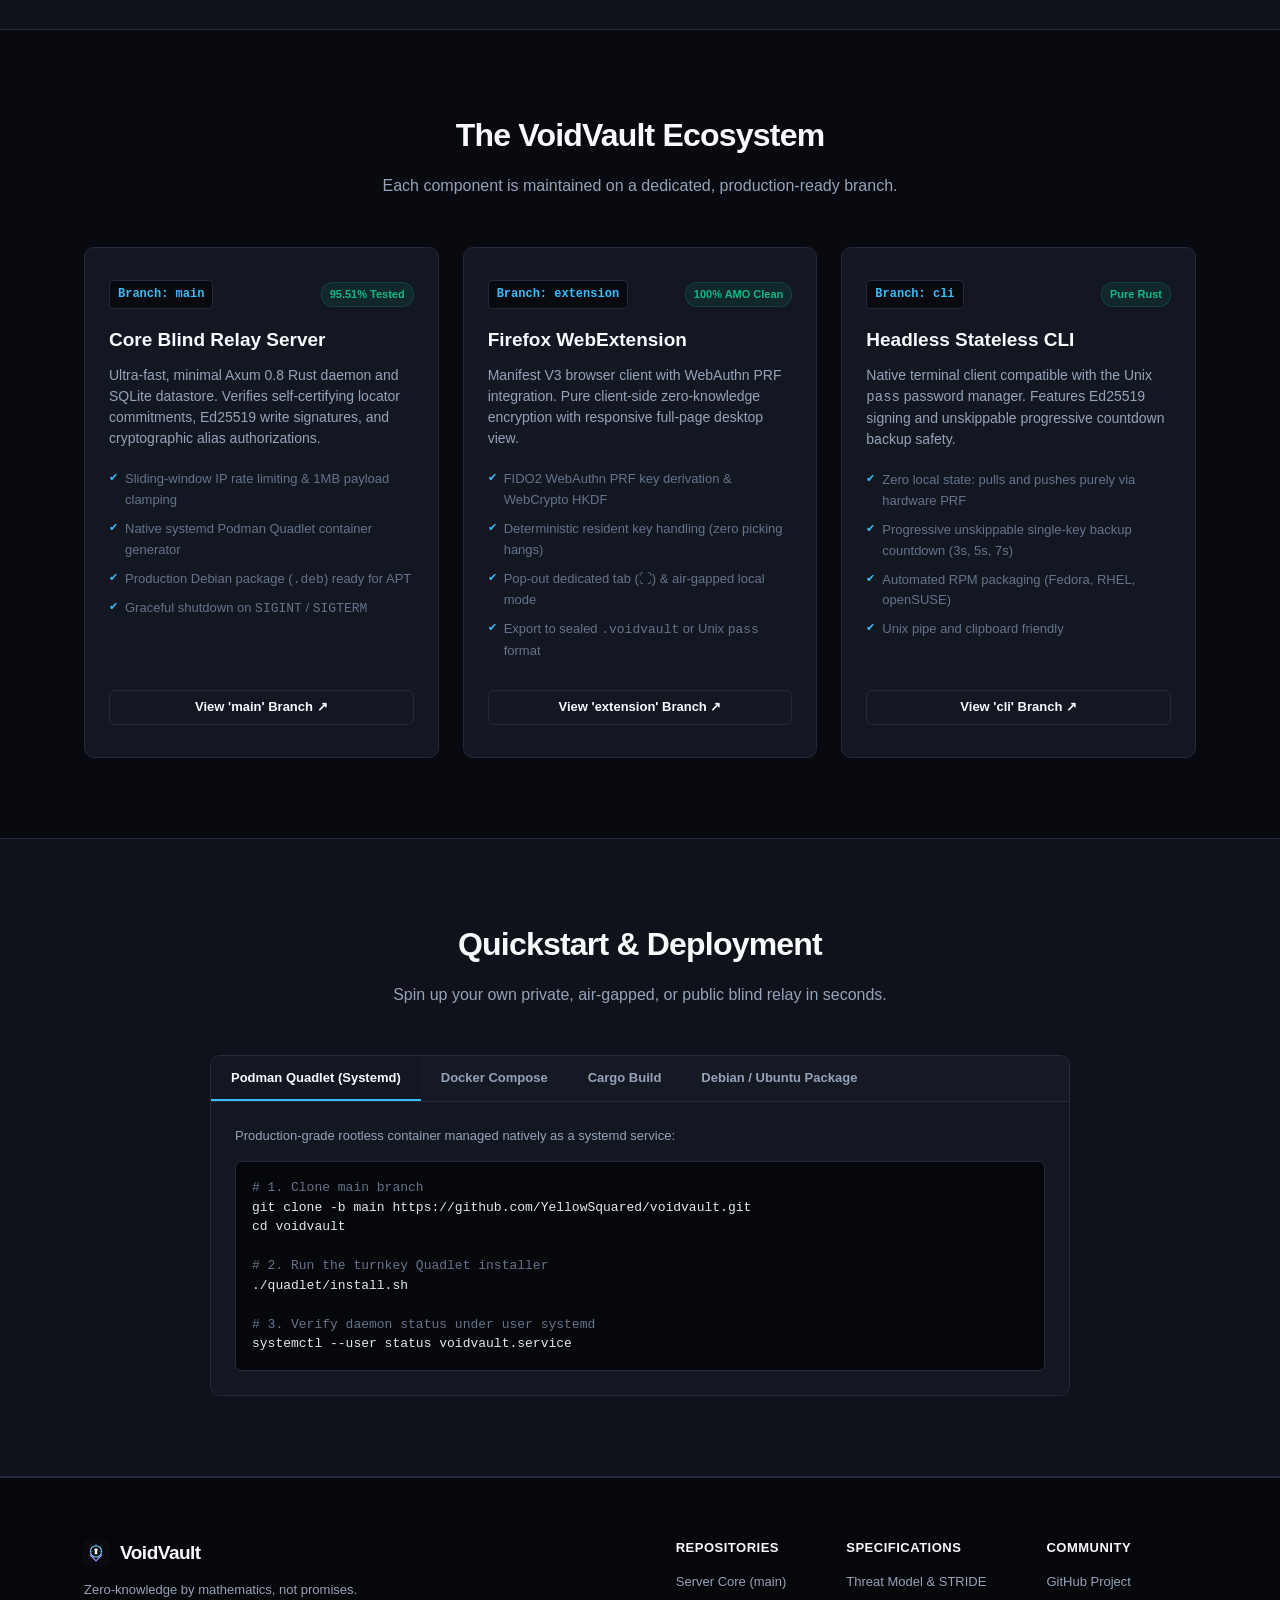
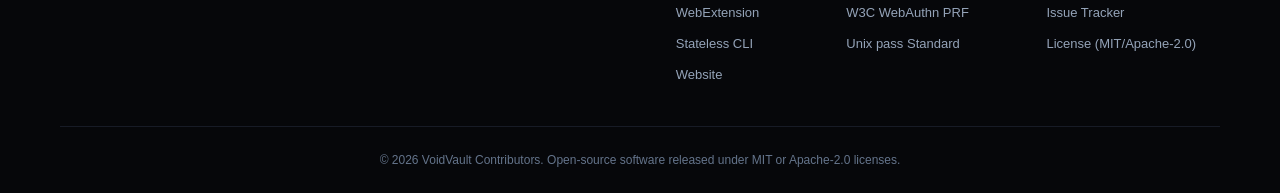
==== commit 9017baa5: "feat(webvault): add full-featured client-side Web Vault with YubiKey WebAuthn PRF - Implement vault." ====
--- a/index.html
+++ b/index.html
@@ -18,6 +18,7 @@
       </a>
 
       <nav class="nav-links">
+        <a href="vault.html" style="color: var(--accent-cyan); font-weight: 600;">Web Vault 🔑</a>
         <a href="#simulator">Live Demo</a>
         <a href="#how-it-works">How It Works</a>
         <a href="#comparison">Comparison</a>
@@ -26,6 +27,7 @@
       </nav>
 
       <div class="nav-actions">
+        <a href="vault.html" class="btn btn-sm btn-primary">Open Web Vault 🔑</a>
         <a href="https://github.com/YellowSquared/voidvault" target="_blank" rel="noopener noreferrer" class="btn btn-sm btn-outline">
           <svg class="github-icon" viewBox="0 0 24 24" width="16" height="16" fill="currentColor">
             <path d="M12 0C5.37 0 0 5.37 0 12c0 5.31 3.435 9.795 8.205 11.385.6.105.825-.255.825-.57 0-.285-.015-1.23-.015-2.235-3.015.555-3.795-.735-4.035-1.41-.135-.345-.72-1.41-1.23-1.695-.42-.225-1.02-.78-.015-.795.945-.015 1.62.87 1.845 1.23 1.08 1.815 2.805 1.305 3.495.99.105-.78.42-1.305.765-1.605-2.67-.3-5.46-1.335-5.46-5.925 0-1.305.465-2.385 1.23-3.225-.12-.3-.54-1.53.12-3.18 0 0 1.005-.315 3.3 1.23.96-.27 1.98-.405 3-.405s2.04.135 3 .405c2.295-1.56 3.3-1.23 3.3-1.23.66 1.65.24 2.88.12 3.18.765.84 1.23 1.905 1.23 3.225 0 4.605-2.805 5.625-5.475 5.925.435.375.81 1.095.81 2.22 0 1.605-.015 2.895-.015 3.3 0 .315.225.69.825.57A12.02 12.02 0 0024 12c0-6.63-5.37-12-12-12z"/>
@@ -54,9 +56,9 @@
       </p>
 
       <div class="hero-cta-group">
-        <a href="#quickstart" class="btn btn-primary">Deploy Server & Extension</a>
-        <a href="#simulator" class="btn btn-secondary">See Attacker vs User View</a>
-        <a href="#branches" class="btn btn-outline">Explore Branches</a>
+        <a href="vault.html" class="btn btn-primary">Open Web Vault 🔑</a>
+        <a href="#quickstart" class="btn btn-secondary">Deploy Server</a>
+        <a href="#simulator" class="btn btn-outline">See Attacker vs User View</a>
       </div>
 
       <!-- Trust Invariants Highlights -->
--- a/style.css
+++ b/style.css
@@ -888,3 +888,508 @@
     gap: 32px;
   }
 }
+
+/* ==========================================================================
+   Web Vault Application Styles (vault.html)
+   ========================================================================== */
+
+.vault-body {
+  min-height: 100vh;
+  display: flex;
+  flex-direction: column;
+}
+
+.vault-app-badge {
+  font-size: 11px;
+  font-weight: 700;
+  text-transform: uppercase;
+  letter-spacing: 0.5px;
+  background: var(--accent-cyan-subtle);
+  color: var(--accent-cyan);
+  border: 1px solid rgba(56, 189, 248, 0.2);
+  padding: 3px 8px;
+  border-radius: 4px;
+}
+
+.vault-header-actions {
+  display: flex;
+  align-items: center;
+  gap: 12px;
+}
+
+.server-status-pill {
+  display: flex;
+  align-items: center;
+  gap: 8px;
+  background: var(--bg-card);
+  border: 1px solid var(--border-color);
+  padding: 4px 10px;
+  border-radius: var(--radius-sm);
+}
+
+.server-latency-text {
+  font-size: 11px;
+  font-family: var(--font-mono);
+  color: var(--text-muted);
+}
+
+/* Alert & Toast */
+.message-container {
+  margin-top: 16px;
+  position: relative;
+}
+
+.alert-box {
+  padding: 12px 18px;
+  border-radius: var(--radius-sm);
+  font-size: 13px;
+  margin-bottom: 16px;
+}
+
+.alert-danger {
+  background: rgba(239, 68, 68, 0.1);
+  border: 1px solid rgba(239, 68, 68, 0.3);
+  color: #fca5a5;
+}
+
+.toast-popup {
+  position: fixed;
+  bottom: 24px;
+  right: 24px;
+  z-index: 100;
+  background: #1e293b;
+  border: 1px solid var(--accent-cyan);
+  color: var(--text-primary);
+  padding: 12px 20px;
+  border-radius: var(--radius-sm);
+  font-size: 14px;
+  box-shadow: 0 10px 25px rgba(0, 0, 0, 0.5);
+}
+
+/* Locked View */
+.vault-main {
+  flex: 1;
+  padding-top: 40px;
+  padding-bottom: 60px;
+}
+
+.vault-panel-locked {
+  display: flex;
+  justify-content: center;
+}
+
+.locked-card {
+  width: 100%;
+  max-width: 460px;
+  background: var(--bg-card);
+  border: 1px solid var(--border-color);
+  border-radius: var(--radius-md);
+  padding: 40px 32px;
+  text-align: center;
+  box-shadow: 0 20px 40px rgba(0, 0, 0, 0.3);
+}
+
+.locked-icon-shield {
+  font-size: 48px;
+  margin-bottom: 16px;
+}
+
+.locked-heading {
+  font-size: 24px;
+  font-weight: 700;
+  margin-bottom: 10px;
+}
+
+.locked-desc {
+  font-size: 14px;
+  color: var(--text-secondary);
+  margin-bottom: 28px;
+  line-height: 1.5;
+}
+
+.btn-lg {
+  padding: 14px 20px;
+  font-size: 15px;
+  font-weight: 700;
+}
+
+.btn-block {
+  width: 100%;
+}
+
+.locked-alt-actions {
+  display: flex;
+  flex-direction: column;
+  gap: 10px;
+  margin-top: 16px;
+}
+
+.server-config-card {
+  margin-top: 32px;
+  padding-top: 24px;
+  border-top: 1px solid var(--border-color);
+  text-align: left;
+}
+
+.server-config-header {
+  display: flex;
+  justify-content: space-between;
+  align-items: center;
+  margin-bottom: 8px;
+}
+
+.server-config-title {
+  font-size: 12px;
+  font-weight: 600;
+  color: var(--text-muted);
+  text-transform: uppercase;
+  letter-spacing: 0.5px;
+}
+
+.ping-status-text {
+  font-size: 11px;
+  font-family: var(--font-mono);
+}
+
+.server-input-group {
+  display: flex;
+  gap: 8px;
+  margin-bottom: 8px;
+}
+
+.server-config-hint {
+  font-size: 11px;
+  color: var(--text-muted);
+  line-height: 1.4;
+}
+
+/* Unlocked View */
+.vault-panel-unlocked {
+  display: flex;
+  flex-direction: column;
+  gap: 20px;
+}
+
+.unlocked-status-bar {
+  display: flex;
+  justify-content: space-between;
+  align-items: center;
+  background: var(--bg-card);
+  border: 1px solid var(--border-color);
+  border-radius: var(--radius-sm);
+  padding: 12px 18px;
+  flex-wrap: wrap;
+  gap: 12px;
+}
+
+.status-meta-group {
+  display: flex;
+  align-items: center;
+  gap: 20px;
+  flex-wrap: wrap;
+}
+
+.locator-display {
+  display: flex;
+  align-items: center;
+  gap: 8px;
+}
+
+.meta-label {
+  font-size: 12px;
+  color: var(--text-muted);
+  text-transform: uppercase;
+  letter-spacing: 0.5px;
+  font-weight: 600;
+}
+
+.meta-code {
+  font-family: var(--font-mono);
+  font-size: 12px;
+  color: var(--accent-cyan);
+  background: #090a0f;
+  padding: 3px 6px;
+  border-radius: 4px;
+  max-width: 220px;
+  overflow: hidden;
+  text-overflow: ellipsis;
+  white-space: nowrap;
+}
+
+.badge-version {
+  font-family: var(--font-mono);
+  font-size: 11px;
+  font-weight: 700;
+  background: var(--accent-violet-subtle);
+  color: var(--accent-violet);
+  padding: 2px 8px;
+  border-radius: 12px;
+  border: 1px solid rgba(167, 139, 250, 0.2);
+}
+
+.autolock-display {
+  display: flex;
+  align-items: center;
+  gap: 8px;
+}
+
+.autolock-timer {
+  font-family: var(--font-mono);
+  font-size: 13px;
+  font-weight: 700;
+  color: var(--warning);
+}
+
+.vault-toolbar {
+  display: flex;
+  justify-content: space-between;
+  align-items: center;
+  gap: 16px;
+  flex-wrap: wrap;
+}
+
+.search-box {
+  flex: 1;
+  min-width: 240px;
+}
+
+.toolbar-btn-group {
+  display: flex;
+  gap: 10px;
+}
+
+/* Secrets Grid */
+.secrets-grid {
+  display: grid;
+  grid-template-columns: repeat(auto-fill, minmax(320px, 1fr));
+  gap: 16px;
+}
+
+.vault-secret-card {
+  background: var(--bg-card);
+  border: 1px solid var(--border-color);
+  border-radius: var(--radius-md);
+  padding: 18px 20px;
+  display: flex;
+  flex-direction: column;
+  gap: 14px;
+  transition: border-color 0.15s;
+}
+
+.vault-secret-card:hover {
+  border-color: #3b82f6;
+}
+
+.secret-card-top {
+  display: flex;
+  justify-content: space-between;
+  align-items: flex-start;
+  gap: 10px;
+}
+
+.secret-card-title {
+  font-size: 16px;
+  font-weight: 700;
+  margin-bottom: 2px;
+}
+
+.secret-card-link {
+  font-size: 12px;
+  color: var(--text-muted);
+  text-decoration: none;
+}
+
+.secret-card-link:hover {
+  color: var(--accent-cyan);
+  text-decoration: underline;
+}
+
+.secret-card-actions {
+  display: flex;
+  gap: 6px;
+}
+
+.btn-icon {
+  background: transparent;
+  border: 1px solid var(--border-color);
+  padding: 4px 6px;
+  border-radius: 4px;
+  cursor: pointer;
+  font-size: 12px;
+  line-height: 1;
+}
+
+.btn-icon:hover {
+  background: var(--bg-subtle);
+  border-color: var(--text-secondary);
+}
+
+.secret-fields-grid {
+  display: flex;
+  flex-direction: column;
+  gap: 8px;
+}
+
+.secret-field-row {
+  display: flex;
+  align-items: center;
+  gap: 8px;
+  font-size: 13px;
+}
+
+.secret-field-label {
+  width: 70px;
+  color: var(--text-muted);
+  font-size: 12px;
+}
+
+.secret-field-val {
+  flex: 1;
+  overflow: hidden;
+  text-overflow: ellipsis;
+  white-space: nowrap;
+  font-family: var(--font-mono);
+  font-size: 12px;
+}
+
+.password-masked {
+  letter-spacing: 2px;
+  color: var(--text-muted);
+}
+
+.secret-notes-row {
+  margin-top: 4px;
+  padding-top: 8px;
+  border-top: 1px solid var(--border-color);
+}
+
+.secret-notes-val {
+  margin-top: 4px;
+  font-family: var(--font-sans);
+  font-size: 12px;
+  color: var(--text-secondary);
+  white-space: pre-wrap;
+  background: #090a0f;
+  padding: 8px;
+  border-radius: 4px;
+}
+
+.empty-state-card {
+  text-align: center;
+  padding: 60px 20px;
+  background: var(--bg-card);
+  border: 1px dashed var(--border-color);
+  border-radius: var(--radius-md);
+  color: var(--text-secondary);
+  font-size: 15px;
+}
+
+/* Modal */
+.modal-overlay {
+  position: fixed;
+  top: 0;
+  left: 0;
+  right: 0;
+  bottom: 0;
+  background: rgba(0, 0, 0, 0.7);
+  backdrop-filter: blur(4px);
+  z-index: 100;
+  display: flex;
+  align-items: center;
+  justify-content: center;
+  padding: 20px;
+}
+
+.modal-card {
+  background: var(--bg-card);
+  border: 1px solid var(--border-color);
+  border-radius: var(--radius-md);
+  width: 100%;
+  max-width: 480px;
+  box-shadow: 0 25px 50px -12px rgba(0, 0, 0, 0.5);
+  overflow: hidden;
+}
+
+.modal-header {
+  display: flex;
+  justify-content: space-between;
+  align-items: center;
+  padding: 16px 20px;
+  background: #151924;
+  border-bottom: 1px solid var(--border-color);
+}
+
+.modal-heading {
+  font-size: 16px;
+  font-weight: 700;
+}
+
+.btn-modal-close {
+  background: transparent;
+  border: none;
+  color: var(--text-muted);
+  font-size: 20px;
+  cursor: pointer;
+}
+
+.modal-form {
+  padding: 20px;
+  display: flex;
+  flex-direction: column;
+  gap: 16px;
+}
+
+.form-group {
+  display: flex;
+  flex-direction: column;
+  gap: 6px;
+}
+
+.form-label {
+  font-size: 12px;
+  font-weight: 600;
+  color: var(--text-secondary);
+}
+
+.form-label-row {
+  display: flex;
+  justify-content: space-between;
+  align-items: center;
+}
+
+.btn-link-action {
+  background: transparent;
+  border: none;
+  color: var(--accent-cyan);
+  font-size: 11px;
+  cursor: pointer;
+  text-decoration: underline;
+}
+
+.form-input, .form-textarea {
+  background: #090a0f;
+  border: 1px solid var(--border-color);
+  border-radius: var(--radius-sm);
+  color: var(--text-primary);
+  padding: 10px 12px;
+  font-size: 14px;
+  font-family: inherit;
+  width: 100%;
+}
+
+.form-input:focus, .form-textarea:focus {
+  outline: none;
+  border-color: var(--border-focus);
+}
+
+.font-mono {
+  font-family: var(--font-mono) !important;
+}
+
+.modal-actions {
+  display: flex;
+  justify-content: flex-end;
+  gap: 10px;
+  margin-top: 8px;
+}
+
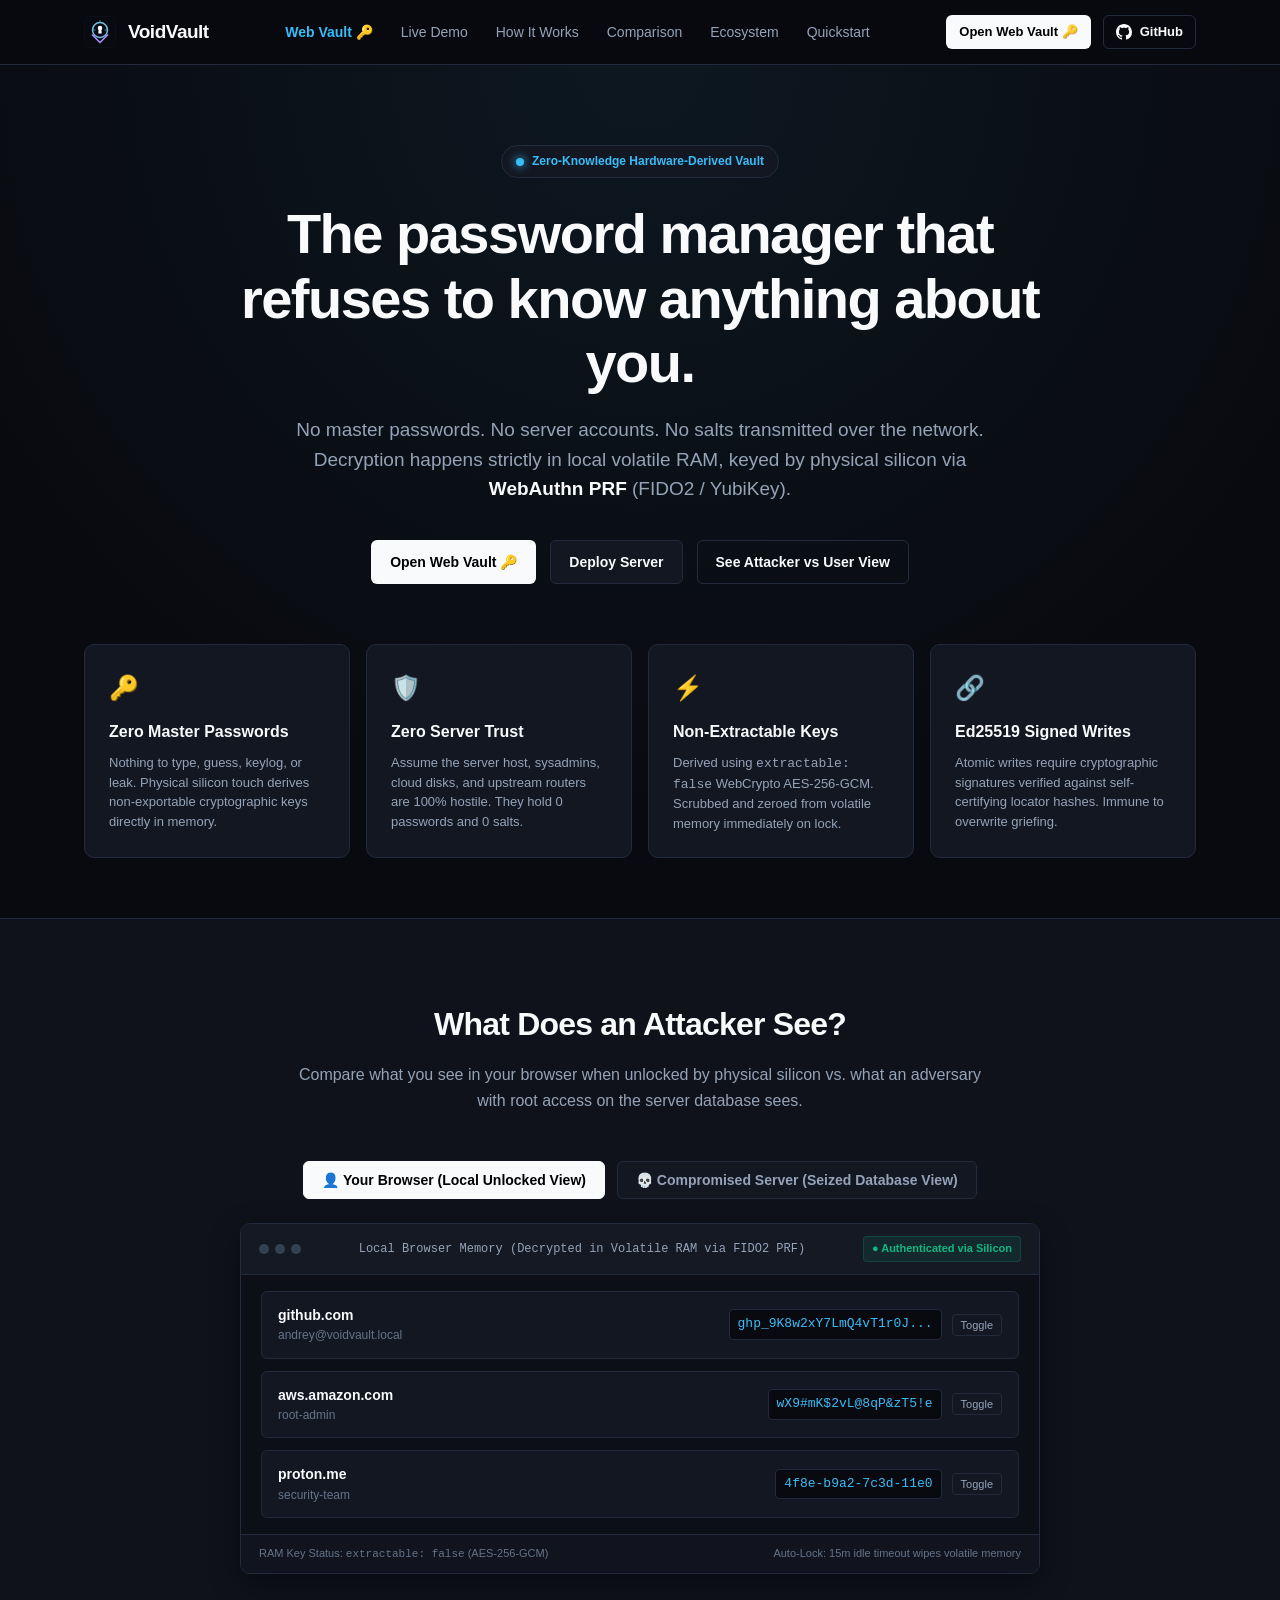
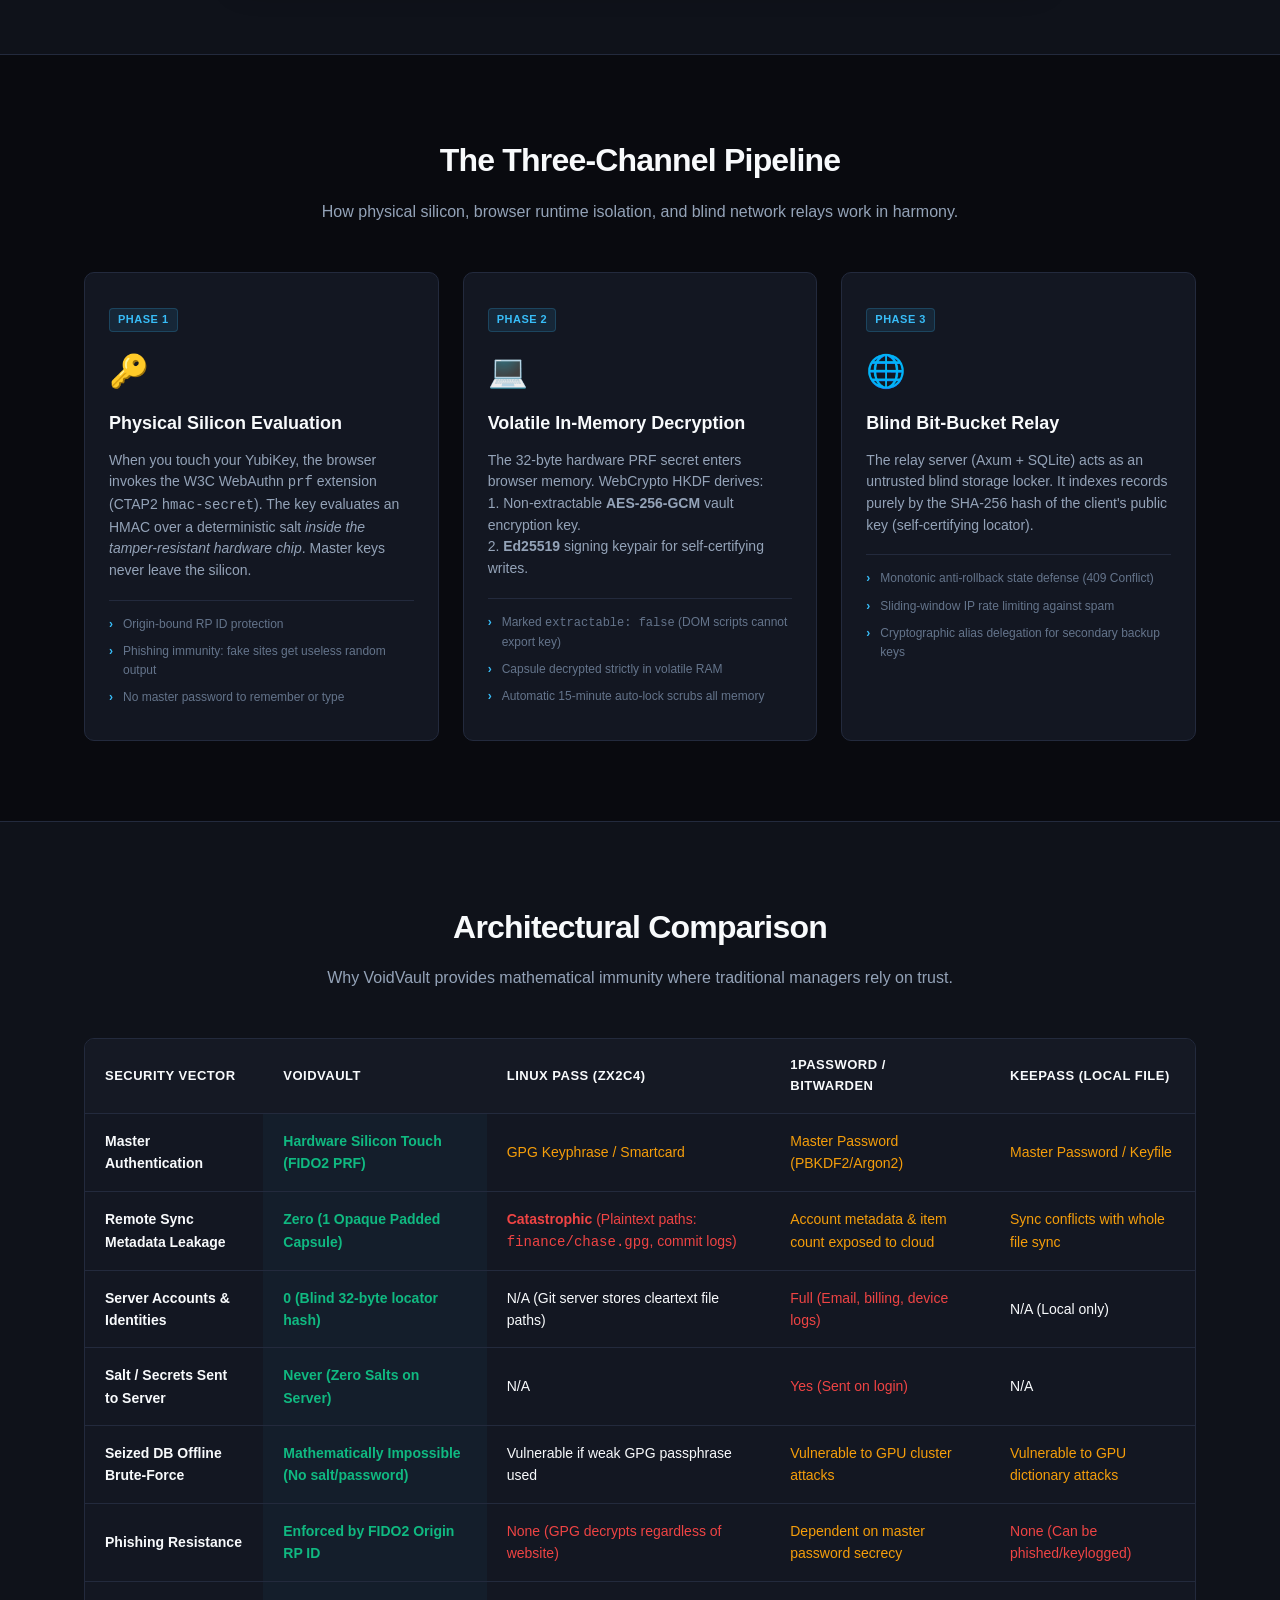
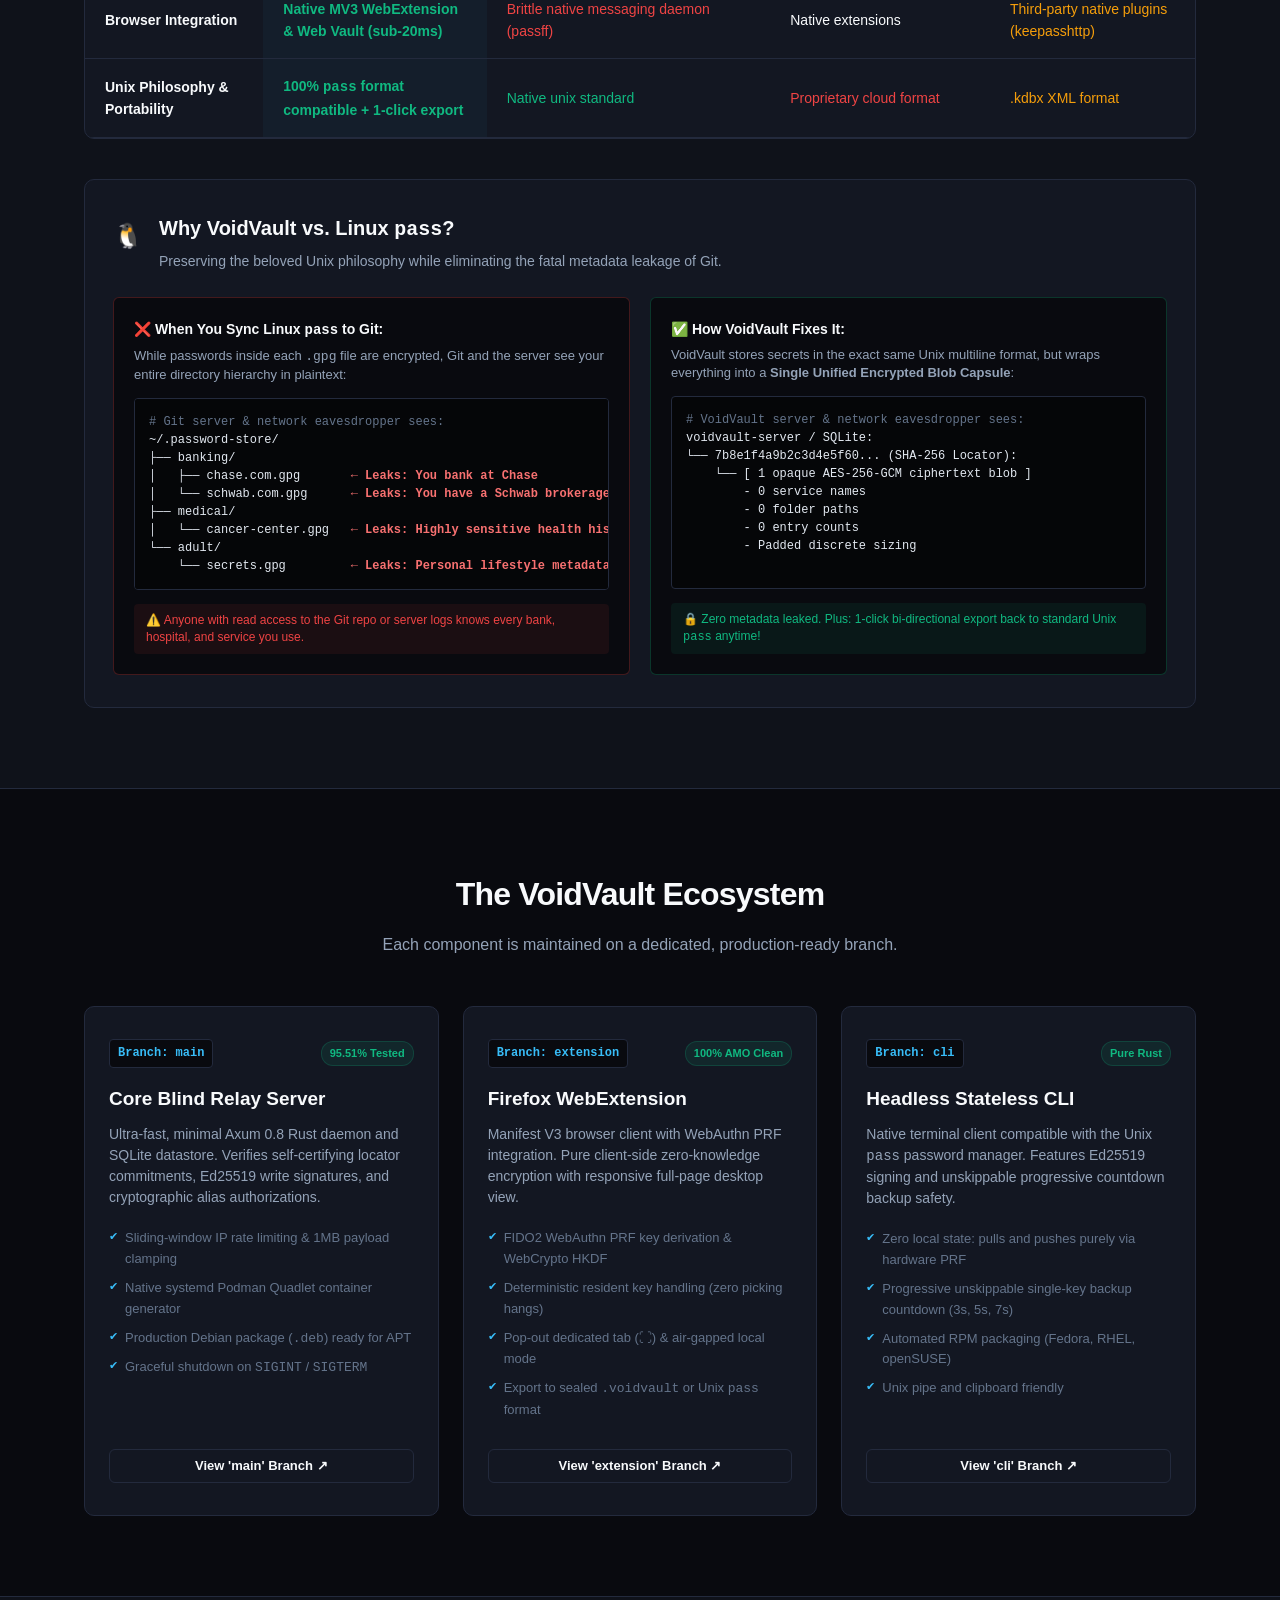
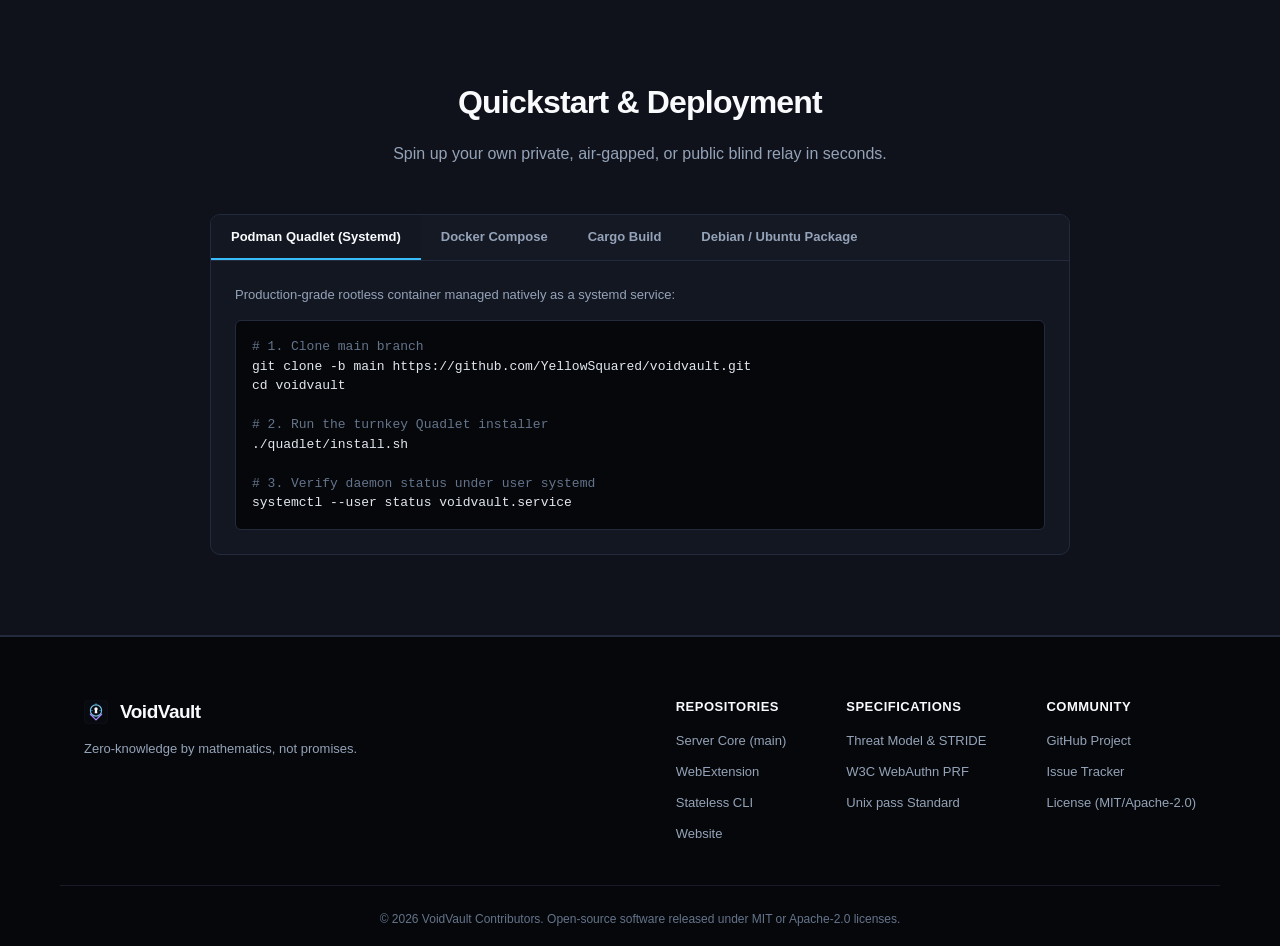
==== commit 582bce04: "feat(website): add comprehensive comparison to Linux pass - Add Linux pass (zx2c4) column to archite" ====
--- a/index.html
+++ b/index.html
@@ -274,55 +274,112 @@
             <tr>
               <th>Security Vector</th>
               <th class="col-highlight">VoidVault</th>
+              <th>Linux pass (zx2c4)</th>
               <th>1Password / Bitwarden</th>
               <th>KeePass (Local File)</th>
             </tr>
           </thead>
           <tbody>
             <tr>
-              <td><strong>Master Password</strong></td>
-              <td class="col-highlight text-success">None (Hardware Silicon Touch)</td>
-              <td class="text-warning">Required (PBKDF2 / Argon2)</td>
-              <td class="text-warning">Required</td>
-            </tr>
-            <tr>
-              <td><strong>Salt Sent to Server</strong></td>
+              <td><strong>Master Authentication</strong></td>
+              <td class="col-highlight text-success">Hardware Silicon Touch (FIDO2 PRF)</td>
+              <td class="text-warning">GPG Keyphrase / Smartcard</td>
+              <td class="text-warning">Master Password (PBKDF2/Argon2)</td>
+              <td class="text-warning">Master Password / Keyfile</td>
+            </tr>
+            <tr>
+              <td><strong>Remote Sync Metadata Leakage</strong></td>
+              <td class="col-highlight text-success"><strong>Zero</strong> (1 Opaque Padded Capsule)</td>
+              <td class="text-danger"><strong>Catastrophic</strong> (Plaintext paths: <code>finance/chase.gpg</code>, commit logs)</td>
+              <td class="text-warning">Account metadata &amp; item count exposed to cloud</td>
+              <td class="text-warning">Sync conflicts with whole file sync</td>
+            </tr>
+            <tr>
+              <td><strong>Server Accounts &amp; Identities</strong></td>
+              <td class="col-highlight text-success">0 (Blind 32-byte locator hash)</td>
+              <td>N/A (Git server stores cleartext file paths)</td>
+              <td class="text-danger">Full (Email, billing, device logs)</td>
+              <td>N/A (Local only)</td>
+            </tr>
+            <tr>
+              <td><strong>Salt / Secrets Sent to Server</strong></td>
               <td class="col-highlight text-success">Never (Zero Salts on Server)</td>
+              <td>N/A</td>
               <td class="text-danger">Yes (Sent on login)</td>
-              <td>N/A (No server)</td>
-            </tr>
-            <tr>
-              <td><strong>Server Accounts &amp; Metadata</strong></td>
-              <td class="col-highlight text-success">0 (Blind 32-byte locator hash)</td>
-              <td class="text-danger">Full (Email, billing, device logs)</td>
               <td>N/A</td>
             </tr>
             <tr>
               <td><strong>Seized DB Offline Brute-Force</strong></td>
               <td class="col-highlight text-success">Mathematically Impossible (No salt/password)</td>
+              <td>Vulnerable if weak GPG passphrase used</td>
               <td class="text-warning">Vulnerable to GPU cluster attacks</td>
               <td class="text-warning">Vulnerable to GPU dictionary attacks</td>
             </tr>
             <tr>
               <td><strong>Phishing Resistance</strong></td>
               <td class="col-highlight text-success">Enforced by FIDO2 Origin RP ID</td>
+              <td class="text-danger">None (GPG decrypts regardless of website)</td>
               <td class="text-warning">Dependent on master password secrecy</td>
               <td class="text-danger">None (Can be phished/keylogged)</td>
             </tr>
             <tr>
-              <td><strong>In-Memory Key Hygiene</strong></td>
-              <td class="col-highlight text-success">WebCrypto non-extractable + auto-lock zeroing</td>
-              <td>Varies by client implementation</td>
-              <td>Varies (RAM scraping risk)</td>
-            </tr>
-            <tr>
-              <td><strong>Multi-Device Sync</strong></td>
-              <td class="col-highlight text-success">Blind Real-Time Relay (Self-Hostable)</td>
-              <td>Centralized proprietary cloud</td>
-              <td class="text-warning">Manual Dropbox/Syncthing sync</td>
+              <td><strong>Browser Integration</strong></td>
+              <td class="col-highlight text-success">Native MV3 WebExtension &amp; Web Vault (sub-20ms)</td>
+              <td class="text-danger">Brittle native messaging daemon (passff)</td>
+              <td>Native extensions</td>
+              <td class="text-warning">Third-party native plugins (keepasshttp)</td>
+            </tr>
+            <tr>
+              <td><strong>Unix Philosophy &amp; Portability</strong></td>
+              <td class="col-highlight text-success">100% <code>pass</code> format compatible + 1-click export</td>
+              <td class="text-success">Native unix standard</td>
+              <td class="text-danger">Proprietary cloud format</td>
+              <td class="text-warning">.kdbx XML format</td>
             </tr>
           </tbody>
         </table>
+      </div>
+
+      <!-- Linux pass Deep-Dive Metadata Leakage Section -->
+      <div class="pass-comparison-box">
+        <div class="pass-comparison-header">
+          <div class="card-icon">🐧</div>
+          <div>
+            <h3 class="pass-box-title">Why VoidVault vs. Linux <code>pass</code>?</h3>
+            <p class="pass-box-subtitle">Preserving the beloved Unix philosophy while eliminating the fatal metadata leakage of Git.</p>
+          </div>
+        </div>
+
+        <div class="pass-contrast-grid">
+          <div class="contrast-col contrast-bad">
+            <div class="contrast-col-title">❌ When You Sync Linux <code>pass</code> to Git:</div>
+            <p class="contrast-col-desc">While passwords inside each <code>.gpg</code> file are encrypted, Git and the server see your entire directory hierarchy in plaintext:</p>
+            <pre><code><span class="code-comment"># Git server &amp; network eavesdropper sees:</span>
+~/.password-store/
+├── banking/
+│   ├── chase.com.gpg       <span class="code-leak">← Leaks: You bank at Chase</span>
+│   └── schwab.com.gpg      <span class="code-leak">← Leaks: You have a Schwab brokerage</span>
+├── medical/
+│   └── cancer-center.gpg   <span class="code-leak">← Leaks: Highly sensitive health history</span>
+└── adult/
+    └── secrets.gpg         <span class="code-leak">← Leaks: Personal lifestyle metadata</span></code></pre>
+            <div class="contrast-verdict text-danger">⚠️ Anyone with read access to the Git repo or server logs knows every bank, hospital, and service you use.</div>
+          </div>
+
+          <div class="contrast-col contrast-good">
+            <div class="contrast-col-title">✅ How VoidVault Fixes It:</div>
+            <p class="contrast-col-desc">VoidVault stores secrets in the exact same Unix multiline format, but wraps everything into a <strong>Single Unified Encrypted Blob Capsule</strong>:</p>
+            <pre><code><span class="code-comment"># VoidVault server &amp; network eavesdropper sees:</span>
+voidvault-server / SQLite:
+└── 7b8e1f4a9b2c3d4e5f60... (SHA-256 Locator):
+    └── [ 1 opaque AES-256-GCM ciphertext blob ]
+        - 0 service names
+        - 0 folder paths
+        - 0 entry counts
+        - Padded discrete sizing</code></pre>
+            <div class="contrast-verdict text-success">🔒 Zero metadata leaked. Plus: 1-click bi-directional export back to standard Unix <code>pass</code> anytime!</div>
+          </div>
+        </div>
       </div>
     </div>
   </section>
--- a/style.css
+++ b/style.css
@@ -646,6 +646,104 @@
 .text-success { color: var(--success); }
 .text-warning { color: var(--warning); }
 .text-danger { color: var(--danger); }
+
+/* Linux pass Deep Dive Box */
+.pass-comparison-box {
+  margin-top: 40px;
+  background: var(--bg-card);
+  border: 1px solid var(--border-color);
+  border-radius: var(--radius-md);
+  padding: 32px 28px;
+}
+
+.pass-comparison-header {
+  display: flex;
+  align-items: center;
+  gap: 16px;
+  margin-bottom: 24px;
+}
+
+.pass-box-title {
+  font-size: 20px;
+  font-weight: 700;
+  margin-bottom: 4px;
+}
+
+.pass-box-subtitle {
+  font-size: 14px;
+  color: var(--text-secondary);
+}
+
+.pass-contrast-grid {
+  display: grid;
+  grid-template-columns: repeat(auto-fit, minmax(320px, 1fr));
+  gap: 20px;
+}
+
+.contrast-col {
+  background: #090a0f;
+  border: 1px solid var(--border-color);
+  border-radius: var(--radius-sm);
+  padding: 20px;
+  display: flex;
+  flex-direction: column;
+}
+
+.contrast-bad {
+  border-color: rgba(239, 68, 68, 0.25);
+}
+
+.contrast-good {
+  border-color: rgba(16, 185, 129, 0.25);
+}
+
+.contrast-col-title {
+  font-size: 14px;
+  font-weight: 700;
+  margin-bottom: 6px;
+}
+
+.contrast-col-desc {
+  font-size: 13px;
+  color: var(--text-secondary);
+  margin-bottom: 14px;
+  line-height: 1.4;
+}
+
+.contrast-col pre {
+  margin: 0;
+  font-family: var(--font-mono);
+  font-size: 12px;
+  background: #050608;
+  border: 1px solid var(--border-color);
+  border-radius: 4px;
+  padding: 14px;
+  overflow-x: auto;
+  line-height: 1.5;
+  color: #e2e8f0;
+  flex: 1;
+}
+
+.code-leak {
+  color: #f87171;
+  font-weight: 600;
+}
+
+.contrast-verdict {
+  margin-top: 14px;
+  font-size: 12px;
+  padding: 8px 12px;
+  border-radius: 4px;
+  line-height: 1.4;
+}
+
+.contrast-bad .contrast-verdict {
+  background: rgba(239, 68, 68, 0.08);
+}
+
+.contrast-good .contrast-verdict {
+  background: rgba(16, 185, 129, 0.08);
+}
 
 /* Branches Grid */
 .branches-grid {
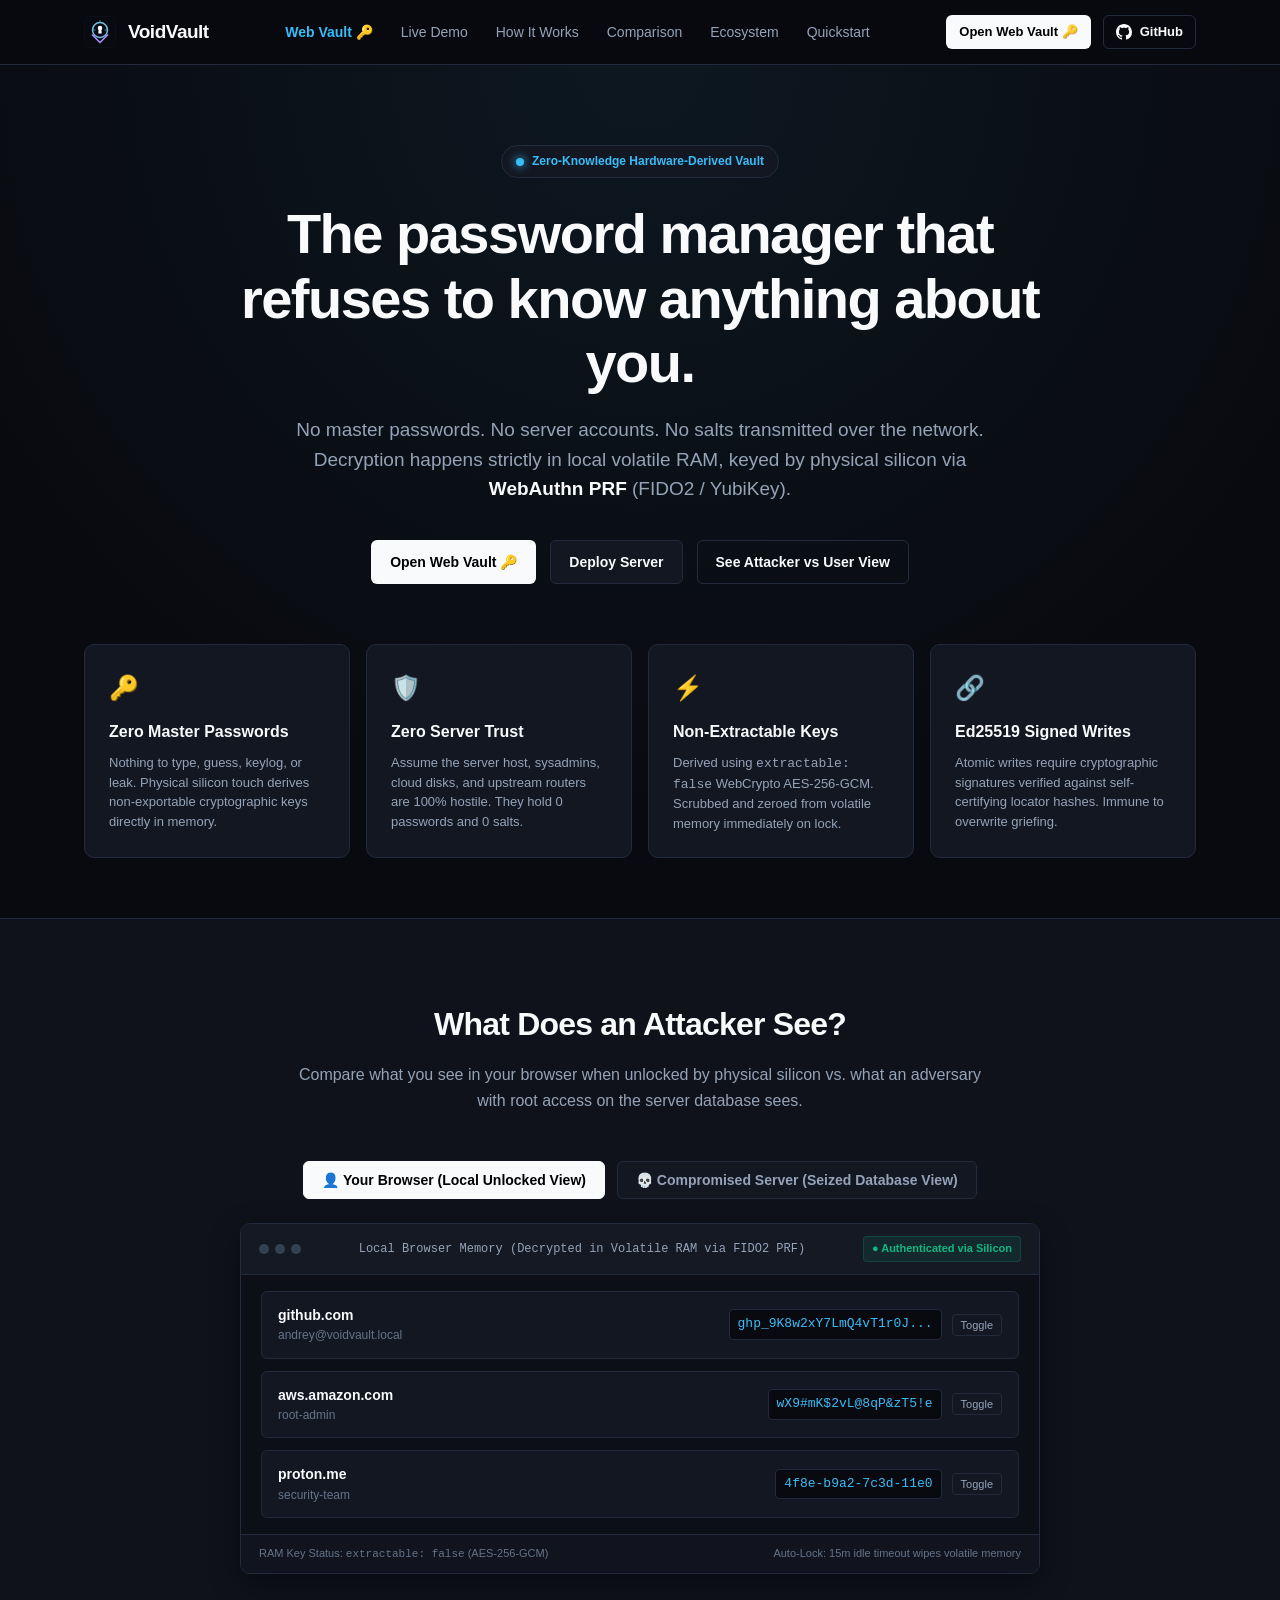
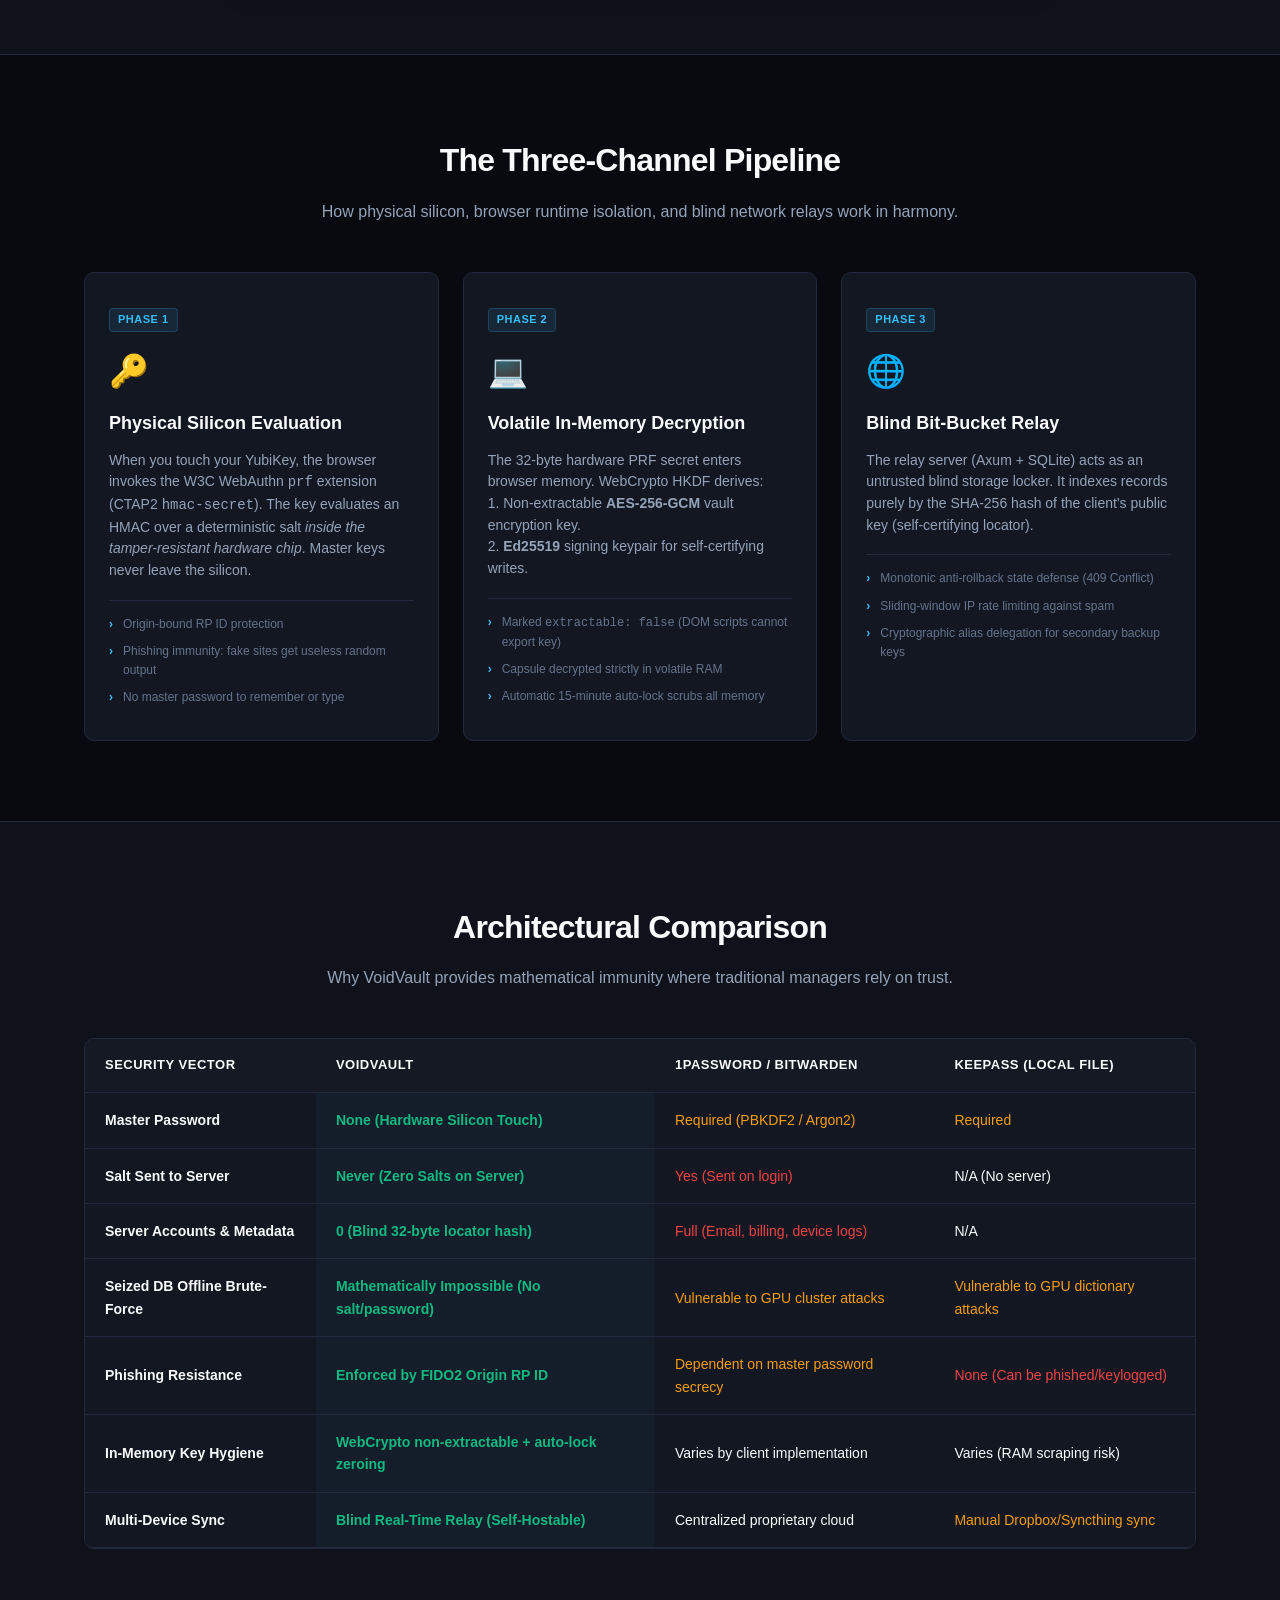
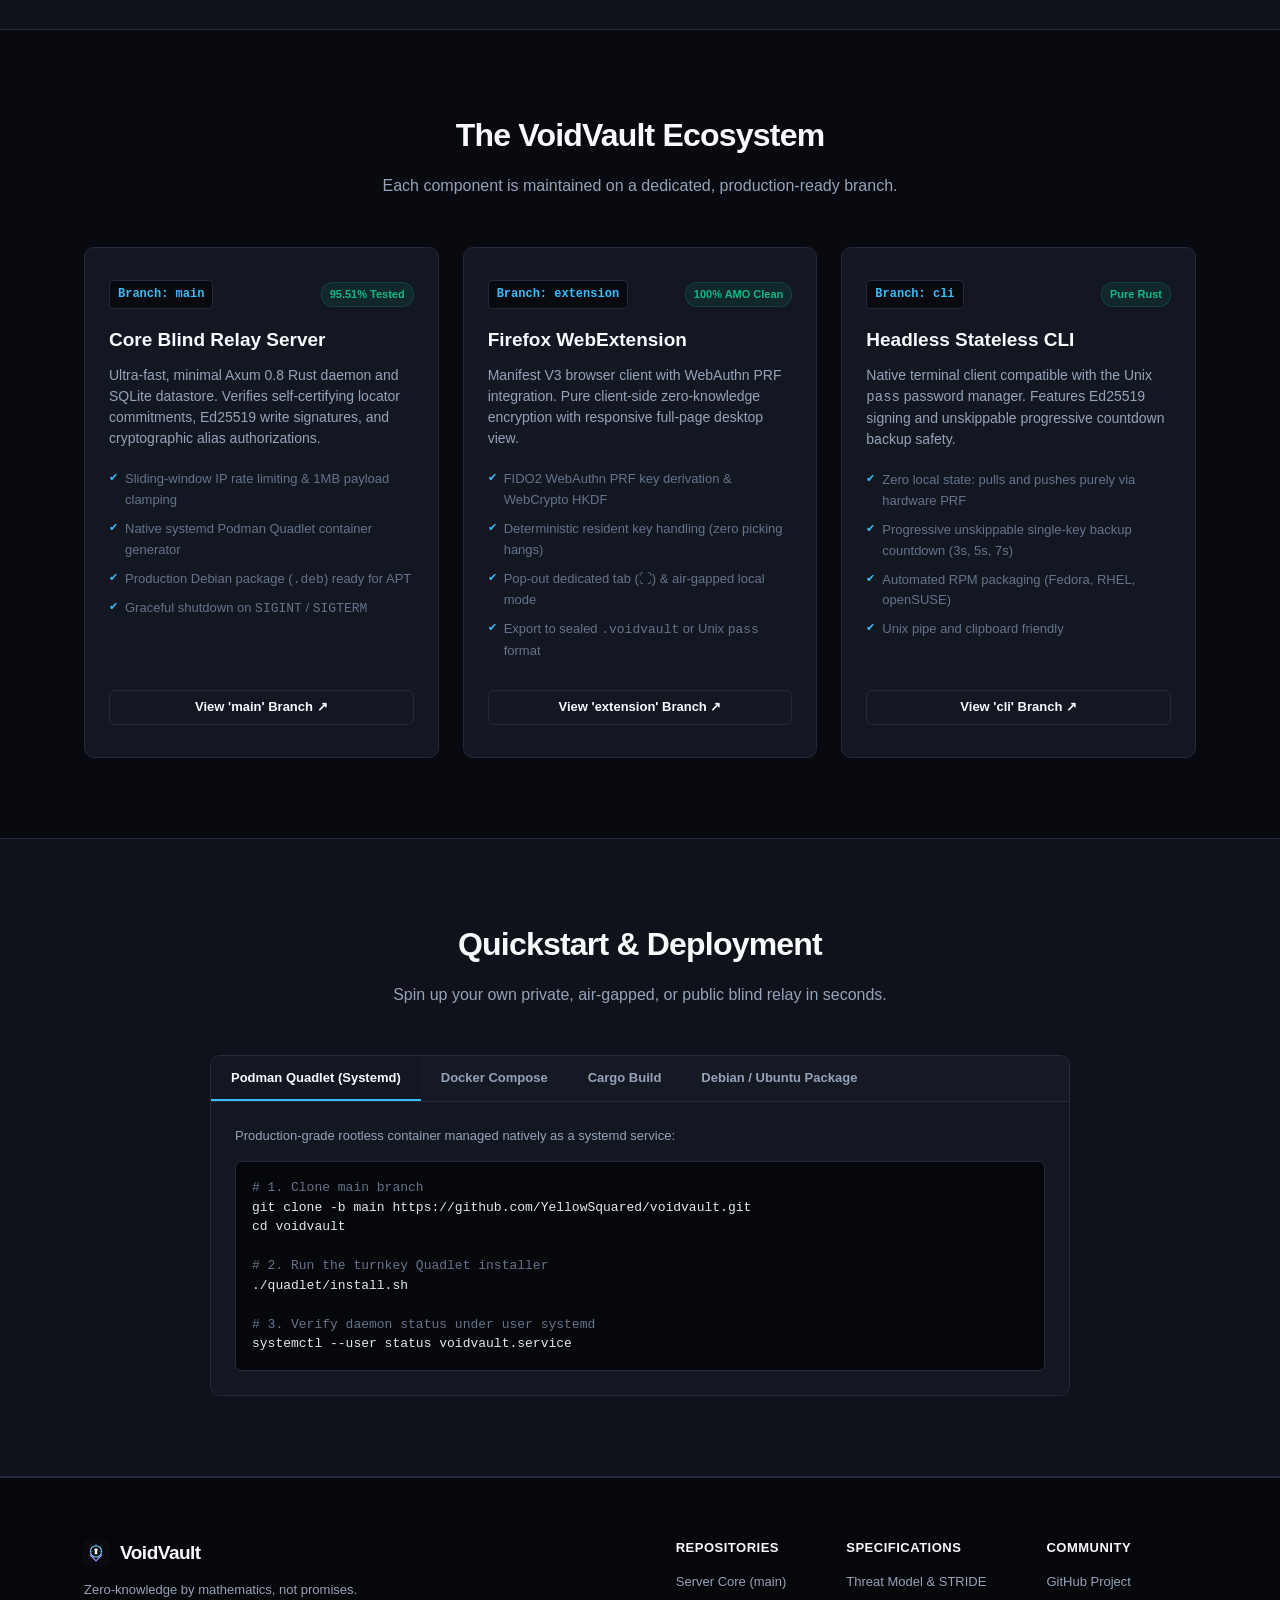
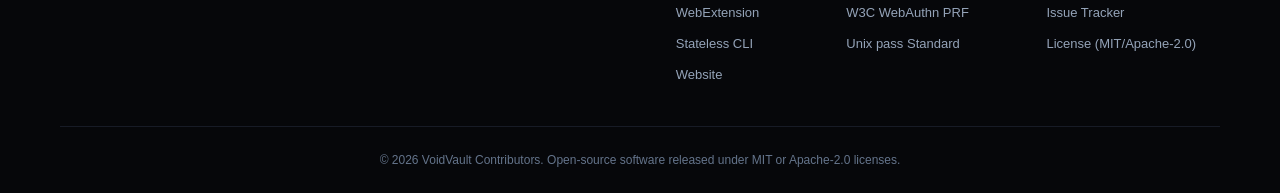
==== commit 14ddd0d1: "Revert "feat(website): add comprehensive comparison to Linux pass" This reverts commit 582bce04a4788" ====
--- a/index.html
+++ b/index.html
@@ -274,112 +274,55 @@
             <tr>
               <th>Security Vector</th>
               <th class="col-highlight">VoidVault</th>
-              <th>Linux pass (zx2c4)</th>
               <th>1Password / Bitwarden</th>
               <th>KeePass (Local File)</th>
             </tr>
           </thead>
           <tbody>
             <tr>
-              <td><strong>Master Authentication</strong></td>
-              <td class="col-highlight text-success">Hardware Silicon Touch (FIDO2 PRF)</td>
-              <td class="text-warning">GPG Keyphrase / Smartcard</td>
-              <td class="text-warning">Master Password (PBKDF2/Argon2)</td>
-              <td class="text-warning">Master Password / Keyfile</td>
-            </tr>
-            <tr>
-              <td><strong>Remote Sync Metadata Leakage</strong></td>
-              <td class="col-highlight text-success"><strong>Zero</strong> (1 Opaque Padded Capsule)</td>
-              <td class="text-danger"><strong>Catastrophic</strong> (Plaintext paths: <code>finance/chase.gpg</code>, commit logs)</td>
-              <td class="text-warning">Account metadata &amp; item count exposed to cloud</td>
-              <td class="text-warning">Sync conflicts with whole file sync</td>
-            </tr>
-            <tr>
-              <td><strong>Server Accounts &amp; Identities</strong></td>
+              <td><strong>Master Password</strong></td>
+              <td class="col-highlight text-success">None (Hardware Silicon Touch)</td>
+              <td class="text-warning">Required (PBKDF2 / Argon2)</td>
+              <td class="text-warning">Required</td>
+            </tr>
+            <tr>
+              <td><strong>Salt Sent to Server</strong></td>
+              <td class="col-highlight text-success">Never (Zero Salts on Server)</td>
+              <td class="text-danger">Yes (Sent on login)</td>
+              <td>N/A (No server)</td>
+            </tr>
+            <tr>
+              <td><strong>Server Accounts &amp; Metadata</strong></td>
               <td class="col-highlight text-success">0 (Blind 32-byte locator hash)</td>
-              <td>N/A (Git server stores cleartext file paths)</td>
               <td class="text-danger">Full (Email, billing, device logs)</td>
-              <td>N/A (Local only)</td>
-            </tr>
-            <tr>
-              <td><strong>Salt / Secrets Sent to Server</strong></td>
-              <td class="col-highlight text-success">Never (Zero Salts on Server)</td>
-              <td>N/A</td>
-              <td class="text-danger">Yes (Sent on login)</td>
               <td>N/A</td>
             </tr>
             <tr>
               <td><strong>Seized DB Offline Brute-Force</strong></td>
               <td class="col-highlight text-success">Mathematically Impossible (No salt/password)</td>
-              <td>Vulnerable if weak GPG passphrase used</td>
               <td class="text-warning">Vulnerable to GPU cluster attacks</td>
               <td class="text-warning">Vulnerable to GPU dictionary attacks</td>
             </tr>
             <tr>
               <td><strong>Phishing Resistance</strong></td>
               <td class="col-highlight text-success">Enforced by FIDO2 Origin RP ID</td>
-              <td class="text-danger">None (GPG decrypts regardless of website)</td>
               <td class="text-warning">Dependent on master password secrecy</td>
               <td class="text-danger">None (Can be phished/keylogged)</td>
             </tr>
             <tr>
-              <td><strong>Browser Integration</strong></td>
-              <td class="col-highlight text-success">Native MV3 WebExtension &amp; Web Vault (sub-20ms)</td>
-              <td class="text-danger">Brittle native messaging daemon (passff)</td>
-              <td>Native extensions</td>
-              <td class="text-warning">Third-party native plugins (keepasshttp)</td>
-            </tr>
-            <tr>
-              <td><strong>Unix Philosophy &amp; Portability</strong></td>
-              <td class="col-highlight text-success">100% <code>pass</code> format compatible + 1-click export</td>
-              <td class="text-success">Native unix standard</td>
-              <td class="text-danger">Proprietary cloud format</td>
-              <td class="text-warning">.kdbx XML format</td>
+              <td><strong>In-Memory Key Hygiene</strong></td>
+              <td class="col-highlight text-success">WebCrypto non-extractable + auto-lock zeroing</td>
+              <td>Varies by client implementation</td>
+              <td>Varies (RAM scraping risk)</td>
+            </tr>
+            <tr>
+              <td><strong>Multi-Device Sync</strong></td>
+              <td class="col-highlight text-success">Blind Real-Time Relay (Self-Hostable)</td>
+              <td>Centralized proprietary cloud</td>
+              <td class="text-warning">Manual Dropbox/Syncthing sync</td>
             </tr>
           </tbody>
         </table>
-      </div>
-
-      <!-- Linux pass Deep-Dive Metadata Leakage Section -->
-      <div class="pass-comparison-box">
-        <div class="pass-comparison-header">
-          <div class="card-icon">🐧</div>
-          <div>
-            <h3 class="pass-box-title">Why VoidVault vs. Linux <code>pass</code>?</h3>
-            <p class="pass-box-subtitle">Preserving the beloved Unix philosophy while eliminating the fatal metadata leakage of Git.</p>
-          </div>
-        </div>
-
-        <div class="pass-contrast-grid">
-          <div class="contrast-col contrast-bad">
-            <div class="contrast-col-title">❌ When You Sync Linux <code>pass</code> to Git:</div>
-            <p class="contrast-col-desc">While passwords inside each <code>.gpg</code> file are encrypted, Git and the server see your entire directory hierarchy in plaintext:</p>
-            <pre><code><span class="code-comment"># Git server &amp; network eavesdropper sees:</span>
-~/.password-store/
-├── banking/
-│   ├── chase.com.gpg       <span class="code-leak">← Leaks: You bank at Chase</span>
-│   └── schwab.com.gpg      <span class="code-leak">← Leaks: You have a Schwab brokerage</span>
-├── medical/
-│   └── cancer-center.gpg   <span class="code-leak">← Leaks: Highly sensitive health history</span>
-└── adult/
-    └── secrets.gpg         <span class="code-leak">← Leaks: Personal lifestyle metadata</span></code></pre>
-            <div class="contrast-verdict text-danger">⚠️ Anyone with read access to the Git repo or server logs knows every bank, hospital, and service you use.</div>
-          </div>
-
-          <div class="contrast-col contrast-good">
-            <div class="contrast-col-title">✅ How VoidVault Fixes It:</div>
-            <p class="contrast-col-desc">VoidVault stores secrets in the exact same Unix multiline format, but wraps everything into a <strong>Single Unified Encrypted Blob Capsule</strong>:</p>
-            <pre><code><span class="code-comment"># VoidVault server &amp; network eavesdropper sees:</span>
-voidvault-server / SQLite:
-└── 7b8e1f4a9b2c3d4e5f60... (SHA-256 Locator):
-    └── [ 1 opaque AES-256-GCM ciphertext blob ]
-        - 0 service names
-        - 0 folder paths
-        - 0 entry counts
-        - Padded discrete sizing</code></pre>
-            <div class="contrast-verdict text-success">🔒 Zero metadata leaked. Plus: 1-click bi-directional export back to standard Unix <code>pass</code> anytime!</div>
-          </div>
-        </div>
       </div>
     </div>
   </section>
--- a/style.css
+++ b/style.css
@@ -646,104 +646,6 @@
 .text-success { color: var(--success); }
 .text-warning { color: var(--warning); }
 .text-danger { color: var(--danger); }
-
-/* Linux pass Deep Dive Box */
-.pass-comparison-box {
-  margin-top: 40px;
-  background: var(--bg-card);
-  border: 1px solid var(--border-color);
-  border-radius: var(--radius-md);
-  padding: 32px 28px;
-}
-
-.pass-comparison-header {
-  display: flex;
-  align-items: center;
-  gap: 16px;
-  margin-bottom: 24px;
-}
-
-.pass-box-title {
-  font-size: 20px;
-  font-weight: 700;
-  margin-bottom: 4px;
-}
-
-.pass-box-subtitle {
-  font-size: 14px;
-  color: var(--text-secondary);
-}
-
-.pass-contrast-grid {
-  display: grid;
-  grid-template-columns: repeat(auto-fit, minmax(320px, 1fr));
-  gap: 20px;
-}
-
-.contrast-col {
-  background: #090a0f;
-  border: 1px solid var(--border-color);
-  border-radius: var(--radius-sm);
-  padding: 20px;
-  display: flex;
-  flex-direction: column;
-}
-
-.contrast-bad {
-  border-color: rgba(239, 68, 68, 0.25);
-}
-
-.contrast-good {
-  border-color: rgba(16, 185, 129, 0.25);
-}
-
-.contrast-col-title {
-  font-size: 14px;
-  font-weight: 700;
-  margin-bottom: 6px;
-}
-
-.contrast-col-desc {
-  font-size: 13px;
-  color: var(--text-secondary);
-  margin-bottom: 14px;
-  line-height: 1.4;
-}
-
-.contrast-col pre {
-  margin: 0;
-  font-family: var(--font-mono);
-  font-size: 12px;
-  background: #050608;
-  border: 1px solid var(--border-color);
-  border-radius: 4px;
-  padding: 14px;
-  overflow-x: auto;
-  line-height: 1.5;
-  color: #e2e8f0;
-  flex: 1;
-}
-
-.code-leak {
-  color: #f87171;
-  font-weight: 600;
-}
-
-.contrast-verdict {
-  margin-top: 14px;
-  font-size: 12px;
-  padding: 8px 12px;
-  border-radius: 4px;
-  line-height: 1.4;
-}
-
-.contrast-bad .contrast-verdict {
-  background: rgba(239, 68, 68, 0.08);
-}
-
-.contrast-good .contrast-verdict {
-  background: rgba(16, 185, 129, 0.08);
-}
 
 /* Branches Grid */
 .branches-grid {
